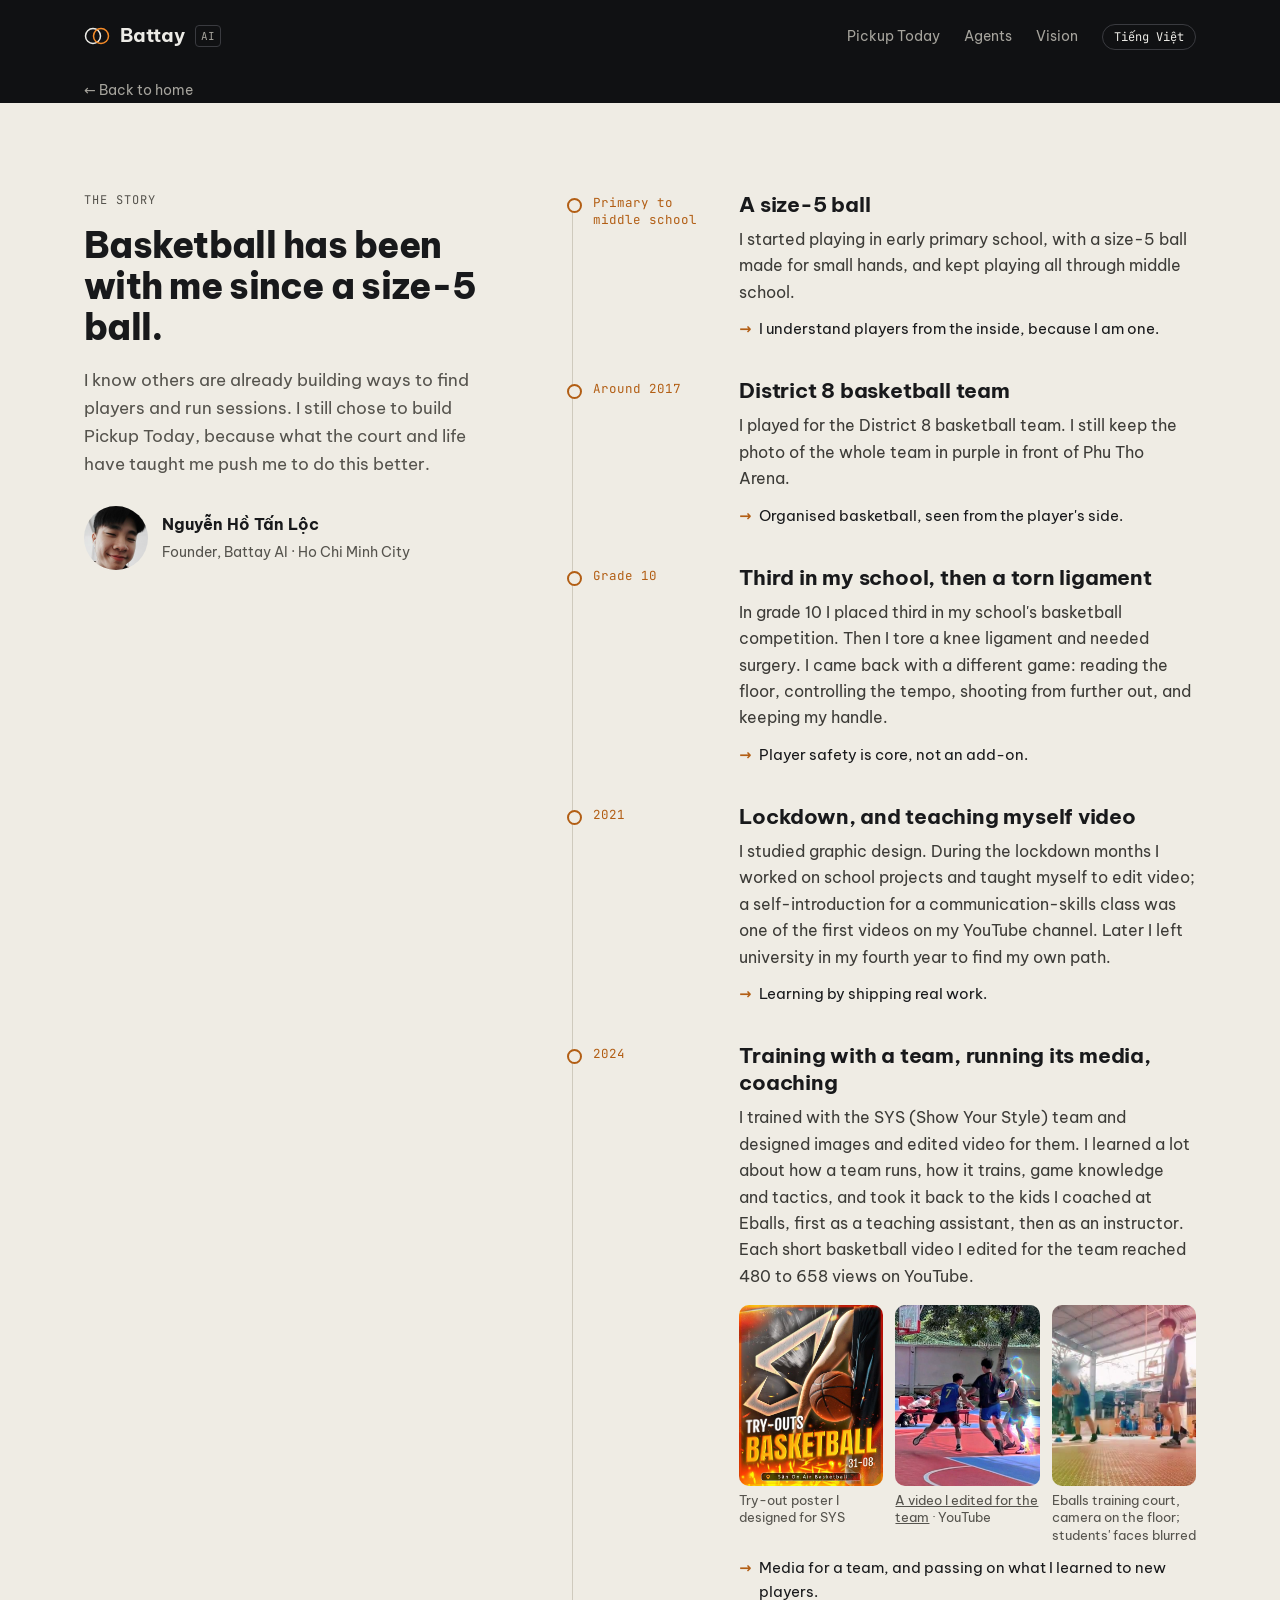
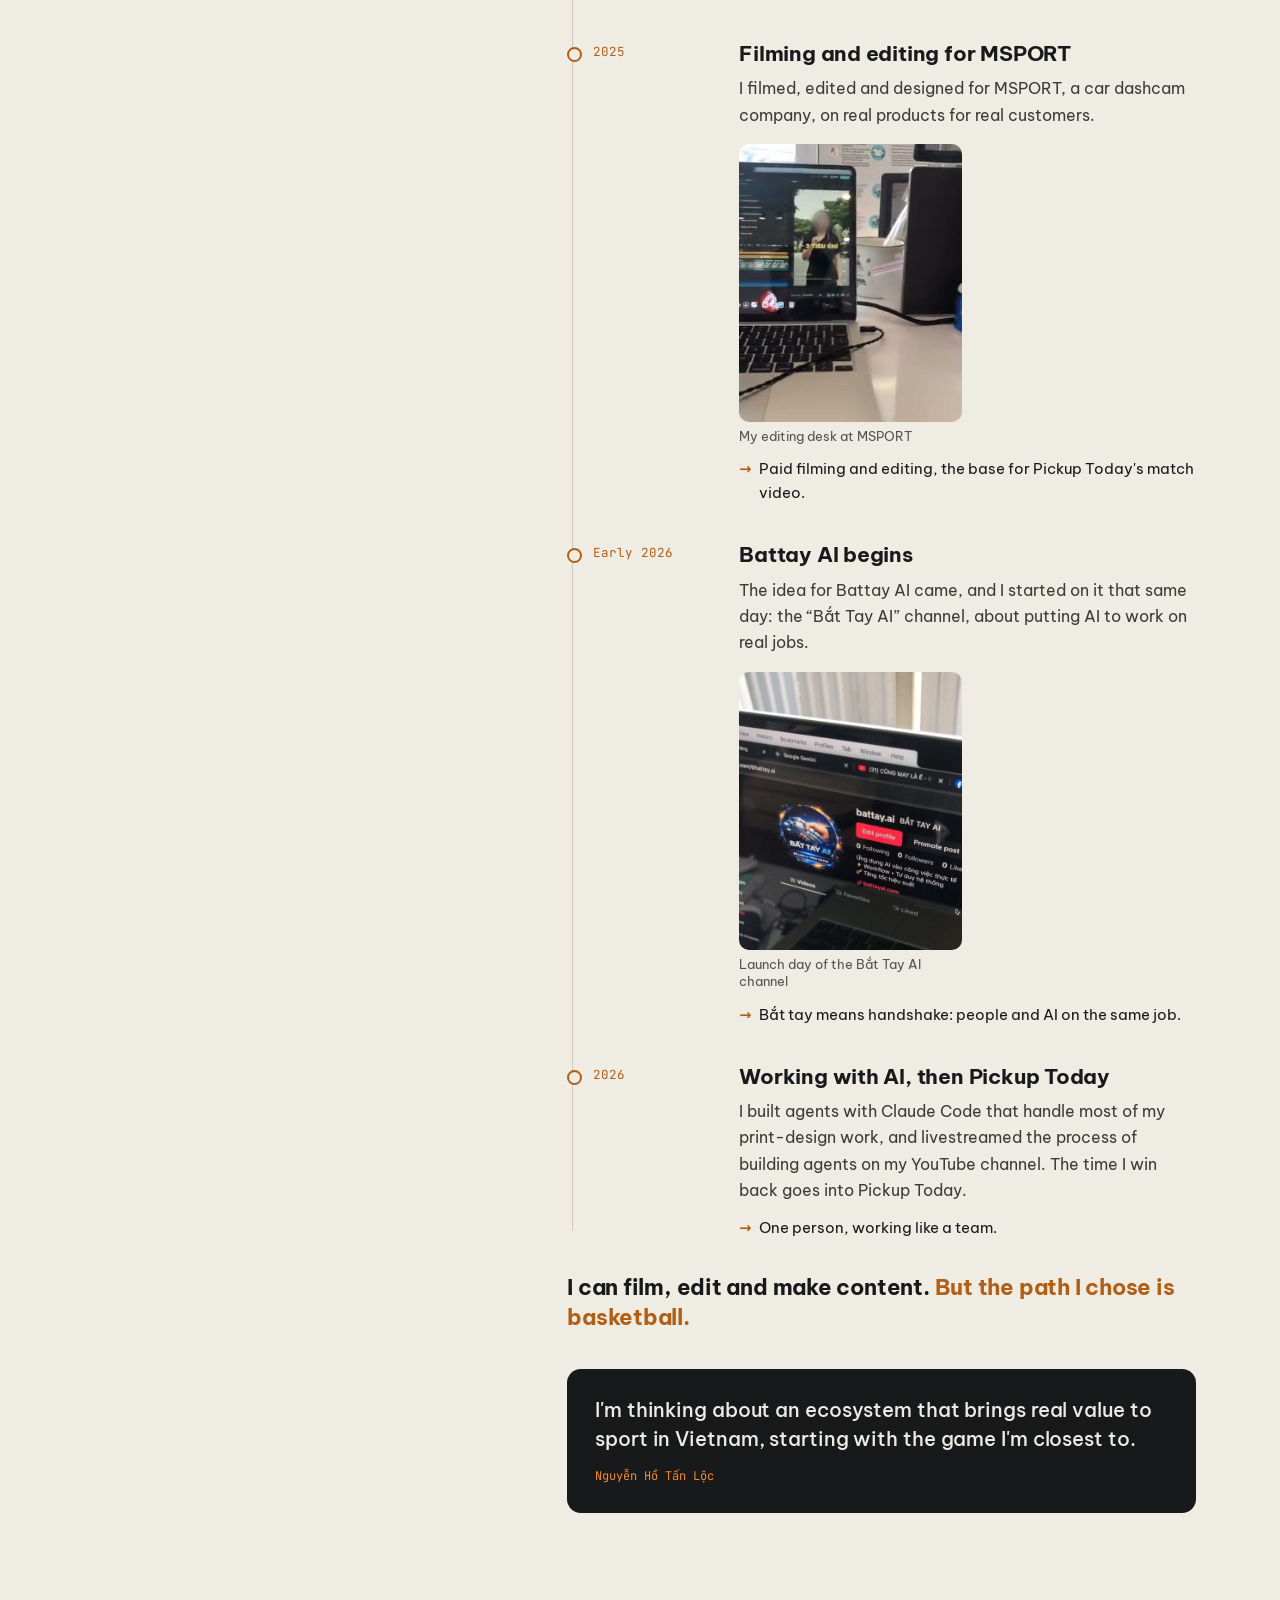
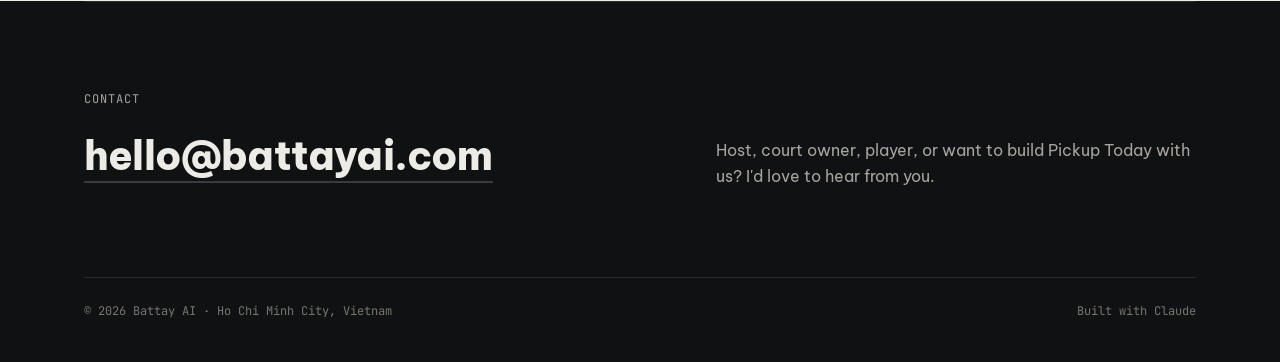
==== founder/index.html @ 085c5482 "Lần 2, bản 4: trang chủ tập trung Battay AI và Pickup Today; hành trình sang trang riêng Thêm mục Ag" ====
<!DOCTYPE html>
<html lang="en">
<head>
<meta charset="UTF-8">
<meta name="viewport" content="width=device-width, initial-scale=1.0">
<title>Nguyễn Hồ Tấn Lộc — founder of Battay AI</title>
<meta name="description" content="The journey of the founder of Battay AI and Pickup Today: basketball since primary school, coaching, team media, video and working with AI.">
<link rel="canonical" href="https://www.battayai.com/founder/">
<link rel="alternate" hreflang="en" href="https://www.battayai.com/founder/">
<link rel="alternate" hreflang="vi" href="https://www.battayai.com/vi/nguoi-sang-lap/">
<link rel="icon" type="image/png" href="../assets/favicon.png">
<meta property="og:type" content="website">
<meta property="og:url" content="https://www.battayai.com/founder/">
<meta property="og:title" content="Battay AI — Pickup Today">
<meta property="og:description" content="Easier to find a game. Lighter to host. Built to keep you playing. Grassroots basketball, starting in Ho Chi Minh City.">
<meta property="og:image" content="https://www.battayai.com/assets/og.jpg">
<link rel="preconnect" href="https://fonts.googleapis.com">
<link rel="preconnect" href="https://fonts.gstatic.com" crossorigin>
<link href="https://fonts.googleapis.com/css2?family=Be+Vietnam+Pro:wght@400;500;600;700;800&family=JetBrains+Mono:wght@400;500&display=swap" rel="stylesheet">
<link rel="stylesheet" href="../assets/site.css">
</head>
<body>

<div class="wrap">
  <nav>
    <a class="wordmark" href="../" aria-label="Battay AI home">
      <svg viewBox="0 0 26 18" aria-hidden="true"><circle cx="9" cy="9" r="7.5" fill="none" stroke="#ecebe6" stroke-width="1.5"/><circle cx="17" cy="9" r="7.5" fill="none" stroke="#f58b28" stroke-width="1.5"/></svg>
      <b>Battay</b><i>AI</i>
    </a>
    <ul>
      <li class="sec"><a href="../#product">Pickup Today</a></li>
      <li class="sec"><a href="../#agents">Agents</a></li>
      <li class="sec"><a href="../#ecosystem">Vision</a></li>
      <li><a class="lang" href="../vi/nguoi-sang-lap/" hreflang="vi" lang="vi">Tiếng Việt</a></li>
    </ul>
  </nav>
    <a class="back" href="../">← Back to home</a>
</div>

<section class="paper" id="story">
  <div class="wrap story">
    <div class="side">
      <div class="label kicker">The story</div>
      <h2>Basketball has been with me since a size-5 ball.</h2>
      <p class="intro">I know others are already building ways to find players and run sessions. I still chose to build Pickup Today, because what the court and life have taught me push me to do this better.</p>
      <div class="who">
        <img src="../assets/founder.jpg" alt="Nguyễn Hồ Tấn Lộc">
        <div><b>Nguyễn Hồ Tấn Lộc</b><span>Founder, Battay AI · Ho Chi Minh City</span></div>
      </div>
    </div>
    <div>
      <ol class="journey">
        <li class="step"><div class="when">Primary to middle school</div><div class="what">
          <h3>A size-5 ball</h3>
          <p>I started playing in early primary school, with a size-5 ball made for small hands, and kept playing all through middle school.</p>
          <p class="brings">I understand players from the inside, because I am one.</p>
        </div></li>
        <li class="step"><div class="when">Around 2017</div><div class="what">
          <h3>District 8 basketball team</h3>
          <p>I played for the District 8 basketball team. I still keep the photo of the whole team in purple in front of Phu Tho Arena.</p>
          <p class="brings">Organised basketball, seen from the player's side.</p>
        </div></li>
        <li class="step"><div class="when">Grade 10</div><div class="what">
          <h3>Third in my school, then a torn ligament</h3>
          <p>In grade 10 I placed third in my school's basketball competition. Then I tore a knee ligament and needed surgery. I came back with a different game: reading the floor, controlling the tempo, shooting from further out, and keeping my handle.</p>
          <p class="brings">Player safety is core, not an add-on.</p>
        </div></li>
        <li class="step"><div class="when">2021</div><div class="what">
          <h3>Lockdown, and teaching myself video</h3>
          <p>I studied graphic design. During the lockdown months I worked on school projects and taught myself to edit video; a self-introduction for a communication-skills class was one of the first videos on my YouTube channel. Later I left university in my fourth year to find my own path.</p>
          <p class="brings">Learning by shipping real work.</p>
        </div></li>
        <li class="step"><div class="when">2024</div><div class="what">
          <h3>Training with a team, running its media, coaching</h3>
          <p>I trained with the SYS (Show Your Style) team and designed images and edited video for them. I learned a lot about how a team runs, how it trains, game knowledge and tactics, and took it back to the kids I coached at Eballs, first as a teaching assistant, then as an instructor. Each short basketball video I edited for the team reached 480 to 658 views on YouTube.</p>
          <div class="media three">
            <figure><img src="../assets/hanh-trinh/sys-tryouts.jpg" alt="Try-outs Basketball poster designed for the SYS team" loading="lazy"><figcaption>Try-out poster I designed for SYS</figcaption></figure>
            <figure><a href="https://www.youtube.com/shorts/EaIy3ULczr4"><img src="../assets/hanh-trinh/doi-short.jpg" alt="Short basketball video edited for the team" loading="lazy"></a><figcaption><a href="https://www.youtube.com/shorts/EaIy3ULczr4">A video I edited for the team</a> · YouTube</figcaption></figure>
            <figure><img src="../assets/hanh-trinh/eballs.jpg" alt="Me on the Eballs training court, camera on the floor" loading="lazy"><figcaption>Eballs training court, camera on the floor; students' faces blurred</figcaption></figure>
          </div>
          <p class="brings">Media for a team, and passing on what I learned to new players.</p>
        </div></li>
        <li class="step"><div class="when">2025</div><div class="what">
          <h3>Filming and editing for MSPORT</h3>
          <p>I filmed, edited and designed for MSPORT, a car dashcam company, on real products for real customers.</p>
          <div class="media two"><figure><img src="../assets/hanh-trinh/msport.jpg" alt="Editing desk at MSPORT" loading="lazy"><figcaption>My editing desk at MSPORT</figcaption></figure></div>
          <p class="brings">Paid filming and editing, the base for Pickup Today's match video.</p>
        </div></li>
        <li class="step"><div class="when">Early 2026</div><div class="what">
          <h3>Battay AI begins</h3>
          <p>The idea for Battay AI came, and I started on it that same day: the “Bắt Tay AI” channel, about putting AI to work on real jobs.</p>
          <div class="media two"><figure><img src="../assets/hanh-trinh/battay-ra-mat.jpg" alt="The Bắt Tay AI channel on launch day" loading="lazy"><figcaption>Launch day of the Bắt Tay AI channel</figcaption></figure></div>
          <p class="brings">Bắt tay means handshake: people and AI on the same job.</p>
        </div></li>
        <li class="step"><div class="when">2026</div><div class="what">
          <h3>Working with AI, then Pickup Today</h3>
          <p>I built agents with Claude Code that handle most of my print-design work, and livestreamed the process of building agents on my YouTube channel. The time I win back goes into Pickup Today.</p>
          <p class="brings">One person, working like a team.</p>
        </div></li>
      </ol>
      <p class="creed">I can film, edit and make content. <span>But the path I chose is basketball.</span></p>
      <blockquote class="quote">
        <p>I'm thinking about an ecosystem that brings real value to sport in Vietnam, starting with the game I'm closest to.</p>
        <span>Nguyễn Hồ Tấn Lộc</span>
      </blockquote>
    </div>
  </div>
</section>

<div class="wrap">
  <section id="contact">
    <div class="contact">
      <div>
        <div class="label" style="margin-bottom:14px">Contact</div>
        <a class="mail" href="mailto:hello@battayai.com">hello@battayai.com</a>
      </div>
      <p>Host, court owner, player, or want to build Pickup Today with us? I'd love to hear from you.</p>
    </div>
  </section>
  <footer class="site"><span>© 2026 Battay AI · Ho Chi Minh City, Vietnam</span><span>Built with Claude</span></footer>
</div>

</body>
</html>
---- assets/site.css ----
:root {
  --bg: #101113;
  --bg-2: #16171a;
  --bg-3: #1d1e22;
  --line: #2a2b2f;
  --line-2: #3a3b40;
  --text: #ecebe6;
  --muted: #a6a49d;
  --dim: #77756f;
  --orange: #f58b28;
  --red: #e51d3a;
  --paper: #efece4;
  --ink: #18191b;
  --ink-2: #55534d;
  --sans: 'Be Vietnam Pro', system-ui, -apple-system, sans-serif;
  --mono: 'JetBrains Mono', ui-monospace, Menlo, monospace;
}
* { box-sizing: border-box; margin: 0; padding: 0; }
html { -webkit-text-size-adjust: 100%; scroll-behavior: smooth; }
body { background: var(--bg); color: var(--text); font-family: var(--sans); font-size: 16px; line-height: 1.65; }
a { color: inherit; }
img { max-width: 100%; display: block; }
.wrap { max-width: 1160px; margin: 0 auto; padding: 0 24px; }
.label { font-family: var(--mono); font-size: 12px; letter-spacing: .08em; text-transform: uppercase; color: var(--muted); }
.credit { font-family: var(--mono); font-size: 10.5px; color: var(--dim); letter-spacing: .02em; }

/* nav */
nav { display: flex; align-items: center; justify-content: space-between; gap: 16px; padding: 20px 0; }
.wordmark { display: flex; align-items: center; gap: 10px; text-decoration: none; }
.wordmark svg { width: 26px; height: 18px; flex: none; }
.wordmark b { font-weight: 700; font-size: 19px; letter-spacing: -.01em; }
.wordmark i { font-style: normal; font-family: var(--mono); font-size: 11px; border: 1px solid var(--line-2); border-radius: 4px; padding: 1px 5px; color: var(--muted); }
nav ul { list-style: none; display: flex; align-items: center; gap: 24px; }
nav ul a { text-decoration: none; color: var(--muted); font-size: 14px; }
nav ul a:hover { color: var(--text); }
nav .lang { font-family: var(--mono); font-size: 12px; border: 1px solid var(--line-2); border-radius: 999px; padding: 4px 11px; color: var(--text); }

/* status tags */
.tag { display: inline-flex; align-items: center; gap: 7px; font-family: var(--mono); font-size: 11.5px; letter-spacing: .02em; color: var(--text); white-space: nowrap; }
.tag::before { content: ""; flex: none; width: 8px; height: 8px; border-radius: 50%; }
.tag.build::before { background: var(--orange); }
.tag.next::before { border: 1.5px solid var(--orange); }
.tag.explore::before { border: 1.5px dashed var(--muted); }
.tag.vision::before { border: 1.5px dotted var(--dim); }
.legend { display: flex; flex-wrap: wrap; gap: 10px 20px; margin-top: 18px; }

/* hero */
.hero { display: grid; grid-template-columns: 1.08fr .92fr; gap: 56px; padding: 40px 0 80px; align-items: center; }
.hero .brand { display: flex; align-items: center; gap: 14px; margin-bottom: 28px; }
.hero .brand img.icon { width: 40px; height: auto; }
.hero .brand img.word { height: 44px; width: auto; }
h1 { font-weight: 800; font-size: 50px; line-height: 1.08; letter-spacing: -.025em; }
h1 span { display: block; }
h1 span:nth-child(2) { color: var(--orange); }
h1 span:nth-child(3) { color: var(--muted); }
.lede { margin-top: 24px; color: var(--muted); font-size: 18px; max-width: 32em; }
.lede b { color: var(--text); font-weight: 500; }
.hero .facts { display: flex; flex-wrap: wrap; gap: 10px 22px; margin-top: 26px; }
.cta { display: flex; flex-wrap: wrap; gap: 12px; margin-top: 30px; }
.btn { display: inline-block; text-decoration: none; font-weight: 600; font-size: 15px; padding: 12px 18px; border-radius: 10px; border: 1px solid var(--line-2); }
.btn.primary { background: var(--orange); border-color: var(--orange); color: #141414; }
.btn:hover { border-color: var(--text); }
.shot { position: relative; }
.shot .photo { border-radius: 18px; overflow: hidden; aspect-ratio: 4 / 5; background: var(--bg-3); }
.shot .photo img { width: 100%; height: 100%; object-fit: cover; object-position: 50% 60%; }
.caps { display: flex; justify-content: space-between; gap: 6px 16px; flex-wrap: wrap; margin-top: 10px; font-family: var(--mono); font-size: 10.5px; color: var(--dim); }

/* status image (product design) */
.status-img { position: absolute; left: -36px; bottom: 56px; width: 196px; aspect-ratio: 4 / 5; border-radius: 14px; overflow: hidden; box-shadow: 0 24px 50px rgba(0,0,0,.55); border: 1px solid rgba(255,255,255,.08); }
.status-img img { position: absolute; inset: 0; width: 100%; height: 100%; object-fit: cover; }
.status-img .veil { position: absolute; inset: 0; background: linear-gradient(180deg, rgba(16,17,19,.15) 0%, rgba(16,17,19,.25) 40%, rgba(16,17,19,.92) 100%); }
.status-img .in { position: absolute; inset: 0; padding: 13px; display: flex; flex-direction: column; justify-content: space-between; }
.status-img .host { font-size: 10.5px; font-weight: 600; background: rgba(16,17,19,.6); align-self: flex-start; padding: 2px 8px; border-radius: 999px; }
.status-img .big { font-weight: 800; font-size: 26px; line-height: .98; color: var(--orange); letter-spacing: -.01em; }
.status-img .when { font-size: 11px; margin-top: 5px; }
.status-img .foot { display: flex; justify-content: space-between; align-items: flex-end; margin-top: 10px; }
.status-img small { font-family: var(--mono); font-size: 8px; color: #cfcdc6; line-height: 1.4; }
.qr { width: 42px; height: 42px; border-radius: 4px; background: #ecebe6; padding: 3px; flex: none; }
.qr svg { width: 100%; height: 100%; display: block; }

/* sections */
section { padding: 88px 0; border-top: 1px solid var(--line); }
.kicker { margin-bottom: 14px; }
h2 { font-weight: 800; font-size: 36px; line-height: 1.14; letter-spacing: -.02em; max-width: 18em; }
.intro { color: var(--muted); font-size: 17px; max-width: 40em; margin-top: 18px; }
.intro b { color: var(--text); font-weight: 500; }
.head { margin-bottom: 44px; }

/* story (paper) */
section.paper { background: var(--paper); color: var(--ink); border-top: 0; }
section.paper .label { color: var(--ink-2); }
section.paper .intro { color: var(--ink-2); }
.story { display: grid; grid-template-columns: .8fr 1.2fr; gap: 64px; align-items: start; }
.story .side { position: sticky; top: 28px; }
.story .side .who { display: flex; align-items: center; gap: 14px; margin-top: 28px; }
.story .side .who img { width: 64px; height: 64px; border-radius: 50%; object-fit: cover; }
.story .side .who b { display: block; font-weight: 700; }
.story .side .who span { color: var(--ink-2); font-size: 14px; }
.chapters { list-style: none; }
.chapter { display: grid; grid-template-columns: 54px 1fr; gap: 0 14px; padding: 26px 0; border-top: 1px solid #d5d1c6; }
.chapter:first-child { border-top: 0; padding-top: 0; }
.chapter .no { font-family: var(--mono); font-size: 13px; color: #b25e14; padding-top: 4px; }
.chapter h3 { font-size: 21px; font-weight: 700; letter-spacing: -.01em; line-height: 1.3; }
.chapter p { margin-top: 8px; color: #3c3b37; font-size: 16px; }
.chapter .brings { margin-top: 12px; font-size: 14.5px; color: var(--ink); display: flex; gap: 8px; }
.chapter .brings::before { content: "→"; color: #b25e14; font-weight: 700; }
.quote { margin-top: 36px; padding: 26px 28px; background: var(--ink); color: var(--text); border-radius: 14px; }
.quote p { font-size: 20px; line-height: 1.45; font-weight: 500; letter-spacing: -.005em; }
.quote span { display: block; margin-top: 14px; font-family: var(--mono); font-size: 12px; color: var(--orange); }

/* research */
.research { display: grid; grid-template-columns: 1fr 1fr; gap: 20px; }
.fact { border: 1px solid var(--line); border-radius: 14px; background: var(--bg-2); padding: 24px; }
.fact .n { font-weight: 800; font-size: 40px; line-height: 1; letter-spacing: -.03em; color: var(--orange); }
.fact .n small { font-size: 18px; color: var(--muted); font-weight: 600; letter-spacing: 0; }
.fact h3 { margin-top: 12px; font-size: 16px; font-weight: 600; }
.fact p { margin-top: 6px; color: var(--muted); font-size: 14.5px; }
.source { margin-top: 18px; color: var(--dim); font-size: 13px; max-width: 70em; }
.principle { margin-top: 28px; display: grid; grid-template-columns: auto 1fr; gap: 18px; align-items: center; padding: 22px 26px; border-radius: 14px; border: 1px solid rgba(245,139,40,.45); background: rgba(245,139,40,.07); }
.principle .label { color: var(--orange); }
.principle p { font-size: 17px; font-weight: 500; }
.principle p span { color: var(--muted); font-weight: 400; }

/* product */
.cols { display: grid; grid-template-columns: 1fr 1fr; gap: 20px; }
.card { border: 1px solid var(--line); border-radius: 14px; background: var(--bg-2); padding: 26px; }
.card h3 { font-size: 18px; font-weight: 700; margin-bottom: 8px; }
.feat { list-style: none; }
.feat li { display: grid; grid-template-columns: 1fr auto; gap: 4px 16px; padding: 14px 0; border-top: 1px solid var(--line); align-items: baseline; }
.feat li:first-child { border-top: 0; }
.feat li b { font-weight: 600; font-size: 15px; }
.feat li span.d { grid-column: 1 / -1; color: var(--muted); font-size: 14.5px; }
.note { margin-top: 22px; color: var(--muted); font-size: 15px; max-width: 62em; }
.note b { color: var(--text); font-weight: 600; }

/* vision: four stages */
.horizons { list-style: none; display: grid; grid-template-columns: repeat(4, 1fr); gap: 0; border: 1px solid var(--line); border-radius: 14px; overflow: hidden; }
.hz { padding: 24px 22px 26px; border-right: 1px solid var(--line); background: var(--bg-2); position: relative; }
.hz:last-child { border-right: 0; }
.hz::after { content: "→"; position: absolute; right: -9px; top: 50%; z-index: 1; width: 18px; height: 18px; border-radius: 50%; background: var(--bg); border: 1px solid var(--line-2); color: var(--muted); font-size: 11px; line-height: 16px; text-align: center; }
.hz:last-child::after { display: none; }
.hz.now { background: linear-gradient(170deg, rgba(245,139,40,.18), var(--bg-2) 55%); }
.hz-top { display: flex; justify-content: space-between; align-items: center; gap: 8px; flex-wrap: wrap; }
.hz .k { font-family: var(--mono); font-size: 11.5px; color: var(--muted); letter-spacing: .06em; text-transform: uppercase; }
.hz h3 { margin-top: 14px; font-size: 20px; font-weight: 800; letter-spacing: -.01em; line-height: 1.2; }
.hz ul { list-style: none; margin-top: 12px; }
.hz ul li { color: var(--muted); font-size: 14.5px; padding: 7px 0 7px 14px; border-top: 1px solid var(--line); position: relative; }
.hz ul li::before { content: ""; position: absolute; left: 0; top: 16px; width: 5px; height: 5px; border-radius: 50%; background: var(--line-2); }
.hz.now ul li::before { background: var(--orange); }
.band { margin-top: 20px; position: relative; border-radius: 14px; overflow: hidden; min-height: 220px; display: flex; align-items: flex-end; }
.band img { position: absolute; inset: 0; width: 100%; height: 100%; object-fit: cover; object-position: 50% 38%; }
.band::after { content: ""; position: absolute; inset: 0; background: linear-gradient(90deg, rgba(16,17,19,.92) 0%, rgba(16,17,19,.55) 55%, rgba(16,17,19,.2) 100%); }
.band .in { position: relative; z-index: 1; padding: 28px; max-width: 40em; }
.band p { font-size: 18px; font-weight: 500; }
.band .credit { margin-top: 10px; display: block; }

/* claude evidence */
.timeline { list-style: none; display: grid; grid-template-columns: repeat(6, 1fr); border: 1px solid var(--line); border-radius: 14px; overflow: hidden; }
.timeline li { padding: 18px 16px 20px; border-right: 1px solid var(--line); position: relative; }
.timeline li:last-child { border-right: 0; }
.timeline .d { font-family: var(--mono); font-size: 12px; color: var(--orange); }
.timeline b { display: block; margin-top: 8px; font-size: 14.5px; font-weight: 600; line-height: 1.35; }
.timeline span { display: block; margin-top: 4px; font-size: 13px; color: var(--muted); }
.timeline li.done::after { content: "✓"; position: absolute; right: 12px; top: 14px; font-size: 12px; color: var(--orange); }
.timeline li.ahead { background: repeating-linear-gradient(135deg, transparent 0 8px, rgba(255,255,255,.02) 8px 16px); }
.timeline li.ahead .d { color: var(--muted); }
.proof { display: grid; grid-template-columns: 1fr 1fr 1fr; gap: 20px; margin-top: 20px; }
.qa { width: 100%; border-collapse: collapse; margin-top: 10px; font-size: 14px; }
.qa td { padding: 8px 0; border-top: 1px solid var(--line); color: var(--muted); }
.qa td:last-child { text-align: right; font-family: var(--mono); color: var(--text); }
.qa tr.total td { color: var(--text); font-weight: 600; }
.qa tr.total td:last-child { color: var(--orange); }
.card .big { font-weight: 800; font-size: 34px; letter-spacing: -.02em; line-height: 1.1; margin-top: 6px; }
.card .big small { font-size: 16px; color: var(--muted); font-weight: 600; }
.card p.m { color: var(--muted); font-size: 14.5px; margin-top: 8px; }
.log { margin-top: 20px; border: 1px solid var(--line); border-radius: 14px; background: #0b0c0d; font-family: var(--mono); font-size: 12.5px; line-height: 1.55; }
.log header { display: flex; justify-content: space-between; gap: 12px; padding: 12px 16px; border-bottom: 1px solid var(--line); color: var(--muted); font-size: 11.5px; }
.log ol { list-style: none; padding: 6px 0; display: grid; grid-template-columns: 1fr 1fr; }
.log li { display: grid; grid-template-columns: 46px 1fr; gap: 8px; padding: 9px 16px; }
.log li span:first-child { color: var(--orange); }
.log li span:last-child { color: #d3d1ca; }
.log footer { padding: 10px 16px 14px; color: var(--dim); font-size: 11.5px; border-top: 1px dashed var(--line); }

/* invest + contact */
.invest { display: grid; grid-template-columns: 1fr 1fr; gap: 20px; }
.invest .card p { color: var(--muted); font-size: 15px; margin-top: 4px; }
.invest .card p b { color: var(--text); font-weight: 600; }
.contact { display: flex; justify-content: space-between; align-items: end; gap: 24px; flex-wrap: wrap; }
.contact a.mail { font-weight: 800; font-size: 40px; letter-spacing: -.02em; text-decoration: none; border-bottom: 2px solid var(--line-2); }
.contact a.mail:hover { border-color: var(--orange); }
.contact p { color: var(--muted); max-width: 30em; font-size: 16px; }
footer.site { padding: 24px 0 40px; border-top: 1px solid var(--line); display: flex; justify-content: space-between; gap: 12px; flex-wrap: wrap; color: var(--dim); font-family: var(--mono); font-size: 12px; }

@media (max-width: 980px) {
  .hero { grid-template-columns: 1fr; gap: 44px; padding: 24px 0 64px; }
  .shot { margin-left: 36px; }
  h1 { font-size: 40px; }
  h2 { font-size: 30px; }
  .story { grid-template-columns: 1fr; gap: 32px; }
  .story .side { position: static; }
  .research, .cols, .invest { grid-template-columns: 1fr; }
  .proof { grid-template-columns: 1fr 1fr; }
  .horizons { grid-template-columns: 1fr 1fr; }
  .hz:nth-child(2) { border-right: 0; }
  .hz:nth-child(-n+2) { border-bottom: 1px solid var(--line); }
  .hz:nth-child(2)::after { display: none; }
  .timeline { grid-template-columns: 1fr 1fr 1fr; }
  .timeline li { border-bottom: 1px solid var(--line); }
  .timeline li:nth-child(3n) { border-right: 0; }
  .log ol { grid-template-columns: 1fr; }
  section { padding: 64px 0; }
}
@media (max-width: 600px) {
  .wrap { padding: 0 16px; }
  nav ul li.sec { display: none; }
  .hero .brand img.word { height: 36px; }
  h1 { font-size: 33px; }
  .lede { font-size: 16.5px; }
  h2 { font-size: 26px; }
  .intro { font-size: 16px; }
  .shot { margin-left: 0; }
  .shot .photo { aspect-ratio: 4 / 4.4; }
  .status-img { left: 12px; bottom: 64px; width: 140px; }
  .status-img .big { font-size: 20px; }
  .status-img .qr { width: 34px; height: 34px; }
  .chapter { grid-template-columns: 1fr; }
  .chapter .no { padding: 0 0 4px; }
  .quote p { font-size: 18px; }
  .proof { grid-template-columns: 1fr; }
  .horizons { grid-template-columns: 1fr; }
  .hz { border-right: 0; border-bottom: 1px solid var(--line); }
  .hz:last-child { border-bottom: 0; }
  .hz::after { content: "↓"; right: auto; left: 22px; top: auto; bottom: -9px; display: block; }
  .hz:nth-child(2)::after { display: block; }
  .hz:last-child::after { display: none; }
  .timeline { grid-template-columns: 1fr; }
  .timeline li { border-right: 0; }
  .principle { grid-template-columns: 1fr; gap: 6px; }
  .fact .n { font-size: 34px; }
  .contact a.mail { font-size: 27px; }
}

/* journey (story with dated steps and real media) */
.journey { list-style: none; position: relative; }
.journey::before { content: ""; position: absolute; left: 5px; top: 8px; bottom: 8px; width: 1px; background: #cfcabd; }
.step { position: relative; display: grid; grid-template-columns: 128px 1fr; gap: 0 18px; padding: 0 0 36px 26px; }
.step::before { content: ""; position: absolute; left: 0; top: 7px; width: 11px; height: 11px; border-radius: 50%; background: var(--paper); border: 2px solid #b25e14; }
.step:last-child { padding-bottom: 0; }
.step .when { font-family: var(--mono); font-size: 12.5px; color: #b25e14; padding-top: 3px; line-height: 1.4; }
.step h3 { font-size: 21px; font-weight: 700; letter-spacing: -.01em; line-height: 1.3; }
.step p { margin-top: 8px; color: #3c3b37; font-size: 16px; }
.step .brings { margin-top: 12px; font-size: 14.5px; color: var(--ink); display: flex; gap: 8px; }
.step .brings::before { content: "→"; color: #b25e14; font-weight: 700; }
.media { display: grid; gap: 12px; margin-top: 16px; }
.media.three { grid-template-columns: repeat(3, 1fr); }
.media.two { grid-template-columns: repeat(2, 1fr); }
.media.wide { grid-template-columns: 1fr; max-width: 520px; }
.media figure img { width: 100%; aspect-ratio: 4 / 5; object-fit: cover; border-radius: 10px; background: #dcd8cd; }
.media.wide figure img { aspect-ratio: 16 / 9; }
.media figcaption { margin-top: 6px; font-size: 12.5px; color: var(--ink-2); line-height: 1.4; }
.media a { color: inherit; }
.creed { margin-top: 34px; font-size: 22px; font-weight: 700; letter-spacing: -.01em; line-height: 1.35; }
.creed span { color: #b25e14; }
.usage { display: grid; grid-template-columns: repeat(3, 1fr); border: 1px solid var(--line); border-radius: 14px; overflow: hidden; margin-bottom: 8px; }
.usage div { padding: 18px 22px; border-right: 1px solid var(--line); }
.usage div:last-child { border-right: 0; }
.usage b { display: block; font-weight: 800; font-size: 32px; letter-spacing: -.02em; line-height: 1.1; color: var(--orange); }
.usage span { color: var(--muted); font-size: 14px; }
@media (max-width: 600px) {
  .step { grid-template-columns: 1fr; padding-left: 24px; }
  .step .when { padding: 0 0 4px; }
  .media.three { grid-template-columns: 1fr 1fr; }
  .media.three figure:last-child { grid-column: span 2; }
  .media.three figure:last-child img { aspect-ratio: 16 / 10; object-position: 70% 18%; }
  .creed { font-size: 19px; }
  .usage div { padding: 14px; }
  .usage b { font-size: 24px; }
}

/* agents: two mac-style windows rebuilt from the real workflow */
.agents { display: grid; grid-template-columns: 1fr 1fr; gap: 20px; }
.agent h3 { font-size: 20px; font-weight: 800; letter-spacing: -.01em; }
.agent .role { color: var(--muted); font-size: 15px; margin-top: 4px; }
.macwin { margin-top: 14px; border-radius: 12px; overflow: hidden; border: 1px solid #34353a; background: #0d0e10; box-shadow: 0 18px 40px rgba(0,0,0,.35); }
.mw-bar { display: flex; align-items: center; gap: 7px; padding: 10px 12px; background: #1e1f23; border-bottom: 1px solid #2c2d31; }
.mw-bar i { width: 11px; height: 11px; border-radius: 50%; background: #ff5f57; }
.mw-bar i:nth-child(2) { background: #febc2e; }
.mw-bar i:nth-child(3) { background: #28c840; }
.mw-bar span { margin-left: 8px; font-family: var(--mono); font-size: 11.5px; color: #a8a6a0; }
.mw-body { display: grid; grid-template-columns: 150px 1fr; min-height: 250px; }
.mw-tree { border-right: 1px solid #222327; padding: 12px 10px; font-family: var(--mono); font-size: 11px; color: #8f8d87; line-height: 1.9; }
.mw-tree b { color: #cfcdc6; font-weight: 500; }
.mw-tree .on { color: var(--orange); }
.mw-log { padding: 12px 14px; font-family: var(--mono); font-size: 11.5px; line-height: 1.6; color: #d3d1ca; }
.mw-log p { padding: 3px 0 3px 16px; position: relative; }
.mw-log p::before { content: "●"; position: absolute; left: 0; color: #5d5b56; font-size: 9px; top: 6px; }
.mw-log p.me { color: #fff; }
.mw-log p.me::before { content: "›"; color: var(--orange); font-size: 12px; top: 2px; }
.mw-log p.ok::before { color: #28c840; }
.mw-log p.wait { color: var(--orange); }
.mw-log p.wait::before { content: "◆"; color: var(--orange); }
.mw-foot { padding: 8px 12px; border-top: 1px dashed #2c2d31; font-family: var(--mono); font-size: 10.5px; color: #6f6d68; }
.agent .nums { display: flex; flex-wrap: wrap; gap: 8px 18px; margin-top: 14px; }
.agent .nums span { font-size: 14px; color: var(--muted); }
.agent .nums b { color: var(--text); font-weight: 700; }
.oneplan { margin-top: 22px; display: grid; grid-template-columns: repeat(3, 1fr); gap: 0; border: 1px solid rgba(245,139,40,.45); border-radius: 14px; overflow: hidden; background: rgba(245,139,40,.06); }
.oneplan div { padding: 18px 22px; border-right: 1px solid rgba(245,139,40,.25); }
.oneplan div:last-child { border-right: 0; }
.oneplan b { display: block; font-size: 17px; font-weight: 700; }
.oneplan span { color: var(--muted); font-size: 14px; }

/* founder teaser on home */
.teaser { display: grid; grid-template-columns: 200px 1fr; gap: 36px; align-items: center; }
.teaser img { width: 200px; height: 200px; border-radius: 50%; object-fit: cover; }
.teaser h2 { max-width: 20em; }
.teaser p.intro { margin-top: 12px; }
.chips { display: flex; flex-wrap: wrap; gap: 8px; margin-top: 18px; }
.chips span { font-size: 13.5px; padding: 6px 12px; border-radius: 999px; background: #e3dfd4; color: var(--ink); }
.teaser .btn { margin-top: 22px; border-color: var(--ink); color: var(--ink); }
.teaser .btn:hover { background: var(--ink); color: var(--paper); }
.back { display: inline-block; margin-top: 8px; font-size: 14px; color: var(--muted); text-decoration: none; }
.back:hover { color: var(--text); }

@media (max-width: 980px) {
  .agents { grid-template-columns: 1fr; }
  .teaser { grid-template-columns: 1fr; gap: 20px; }
  .teaser img { width: 120px; height: 120px; }
}
@media (max-width: 600px) {
  .mw-body { grid-template-columns: 1fr; }
  .mw-tree { border-right: 0; border-bottom: 1px solid #222327; line-height: 1.7; }
  .oneplan { grid-template-columns: 1fr; }
  .oneplan div { border-right: 0; border-bottom: 1px solid rgba(245,139,40,.25); }
  .oneplan div:last-child { border-bottom: 0; }
}
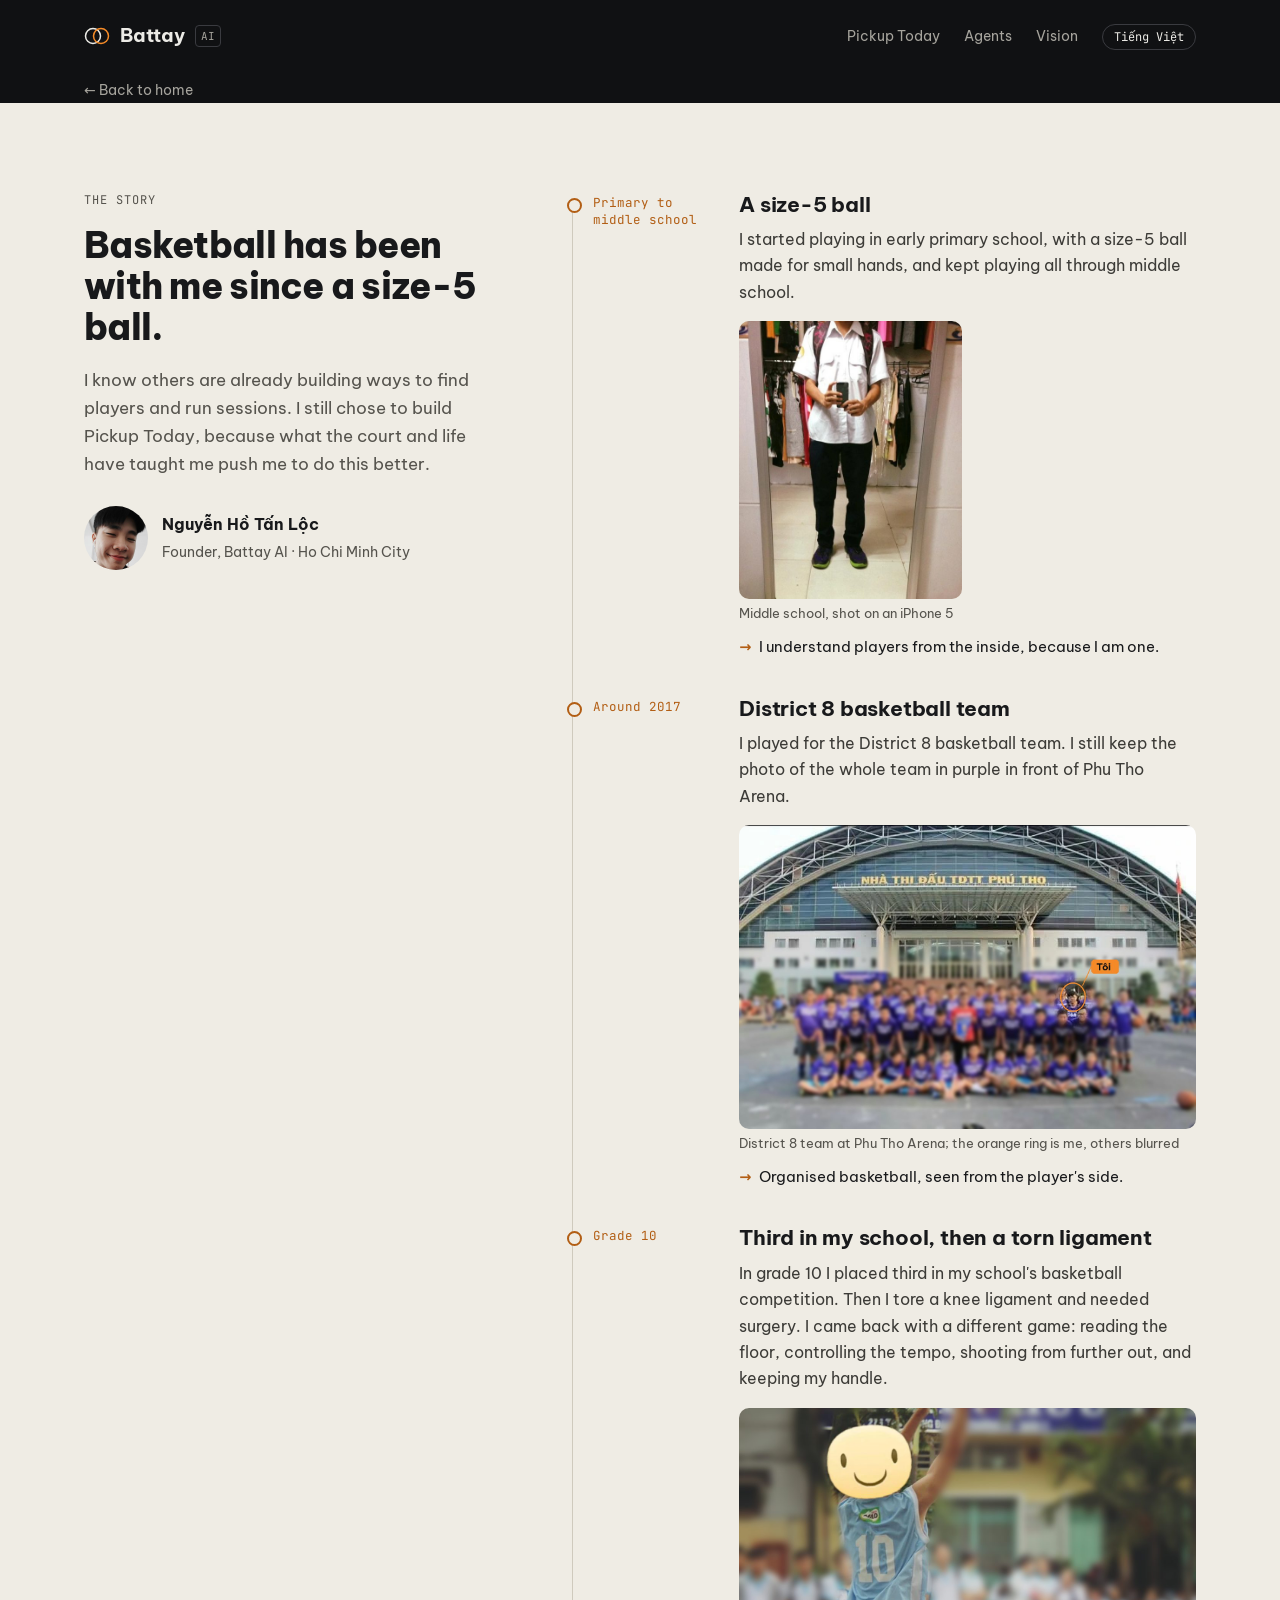
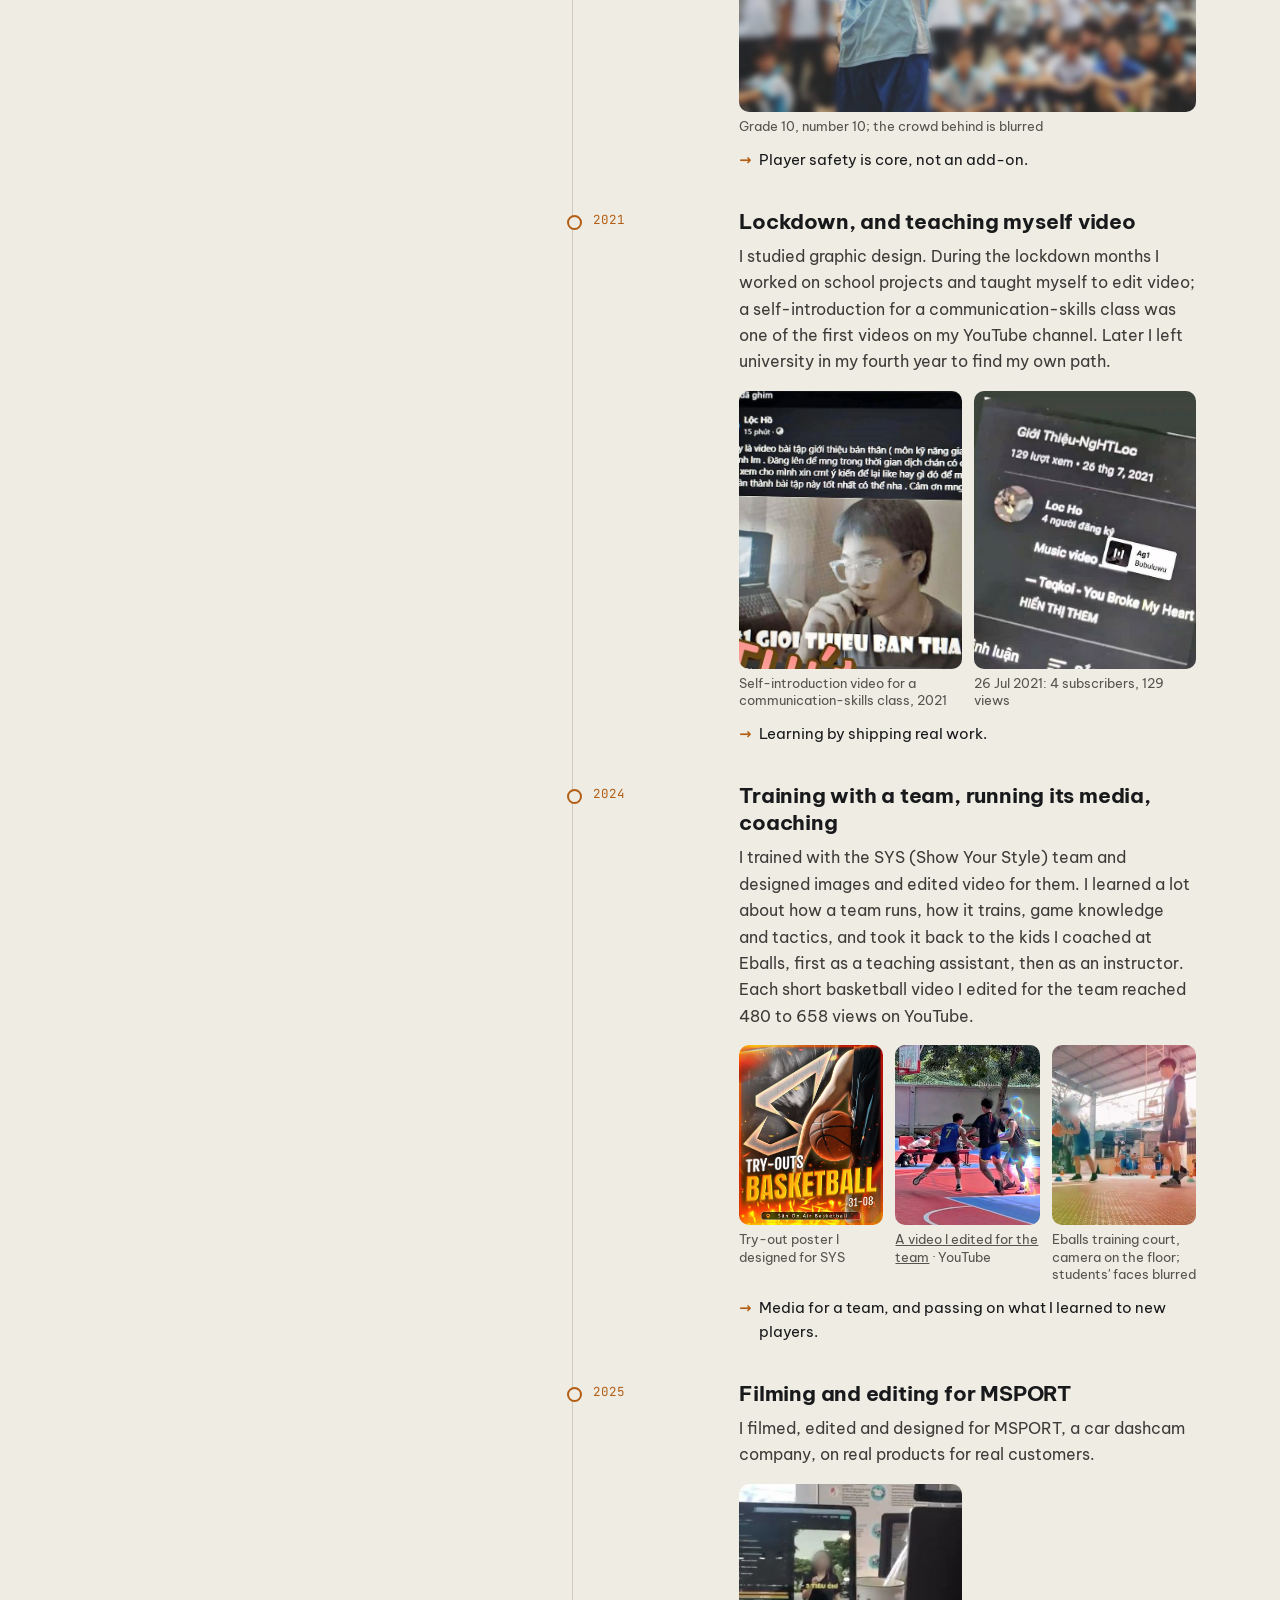
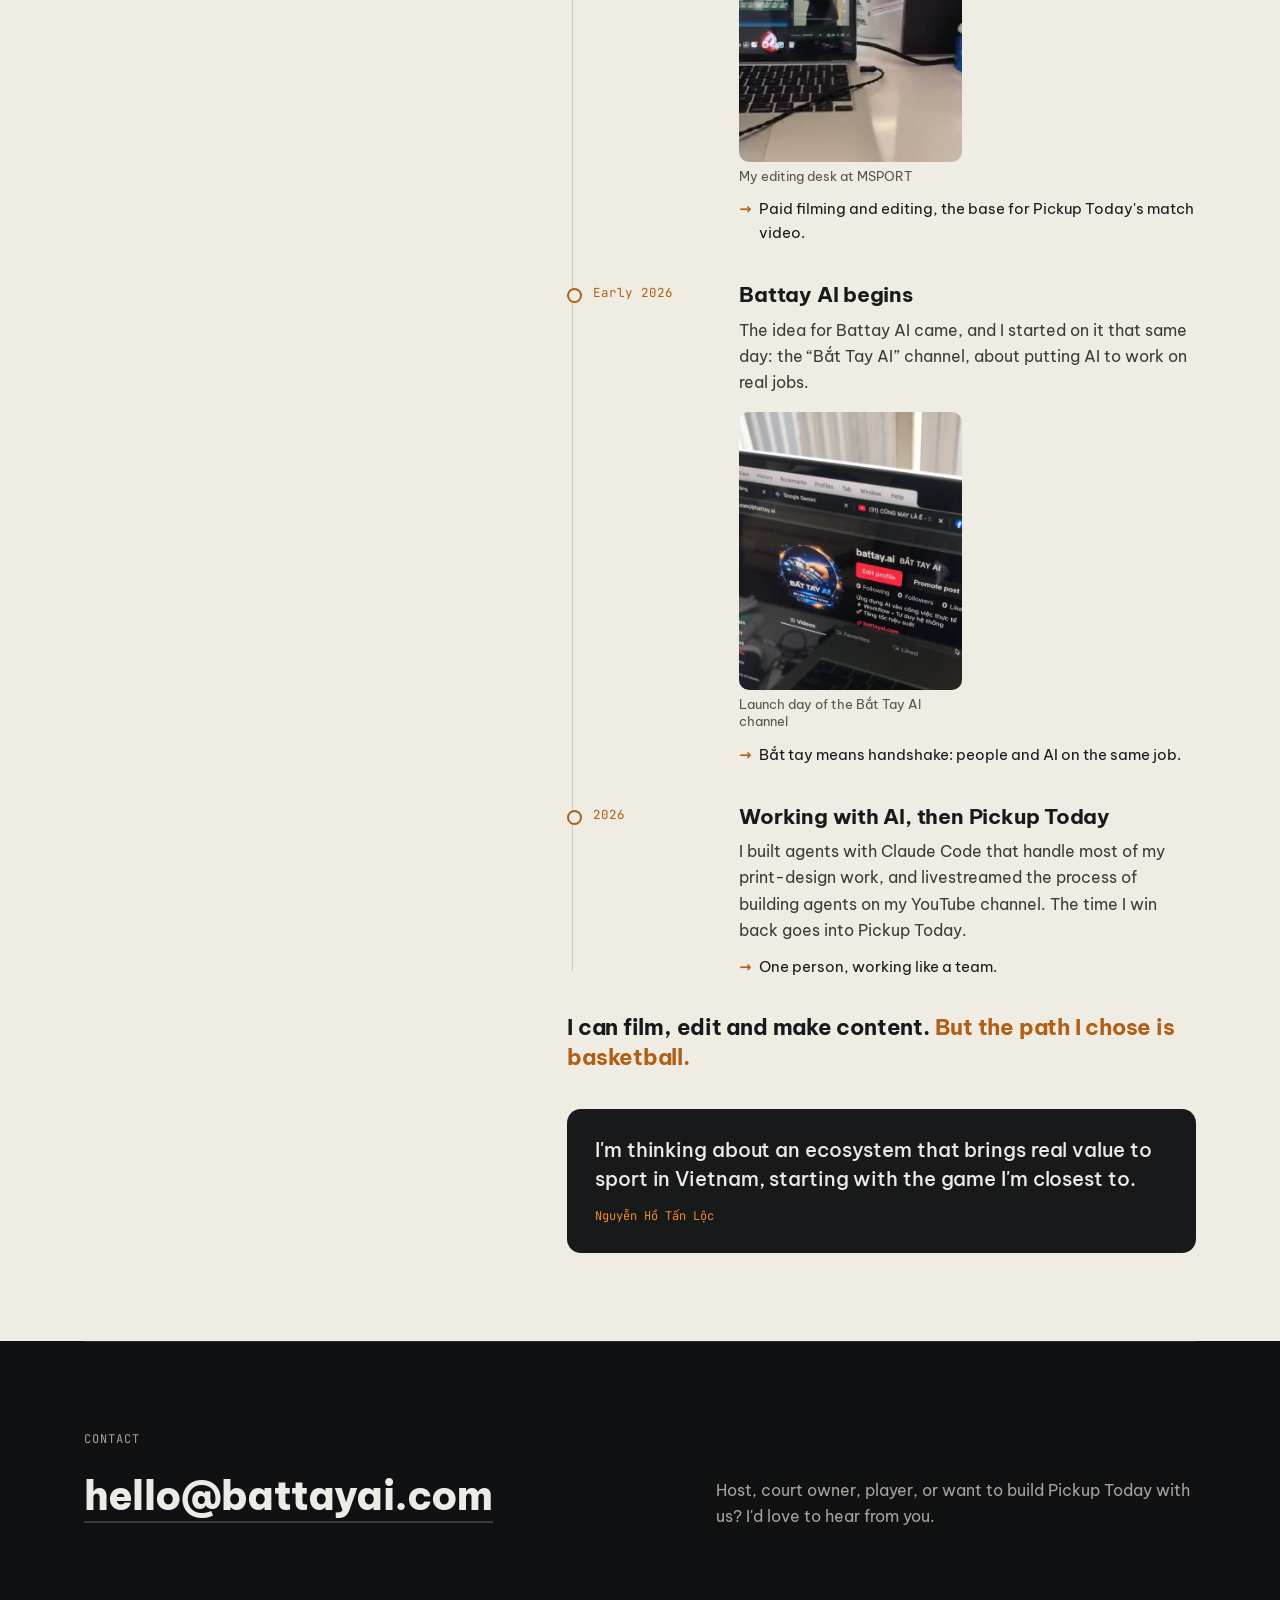
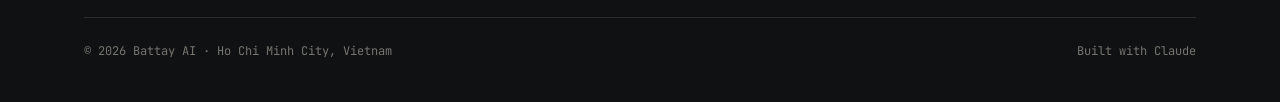
==== commit c3ce1a4b: "Hành trình: thêm ảnh cấp 2, đội Quận 8 (vòng cam đánh dấu Lộc), lớp 10, năm 2021; người khác làm mờ " ====
--- a/founder/index.html
+++ b/founder/index.html
@@ -53,21 +53,25 @@
         <li class="step"><div class="when">Primary to middle school</div><div class="what">
           <h3>A size-5 ball</h3>
           <p>I started playing in early primary school, with a size-5 ball made for small hands, and kept playing all through middle school.</p>
+          <div class="media two"><figure><img src="../assets/hanh-trinh/cap-2.jpg" alt="Me in middle school" loading="lazy"><figcaption>Middle school, shot on an iPhone 5</figcaption></figure></div>
           <p class="brings">I understand players from the inside, because I am one.</p>
         </div></li>
         <li class="step"><div class="when">Around 2017</div><div class="what">
           <h3>District 8 basketball team</h3>
           <p>I played for the District 8 basketball team. I still keep the photo of the whole team in purple in front of Phu Tho Arena.</p>
+          <div class="media wide"><figure><img class="nat" src="../assets/hanh-trinh/doi-quan-8.jpg" alt="District 8 basketball team in front of Phu Tho Arena" loading="lazy"><figcaption>District 8 team at Phu Tho Arena; the orange ring is me, others blurred</figcaption></figure></div>
           <p class="brings">Organised basketball, seen from the player's side.</p>
         </div></li>
         <li class="step"><div class="when">Grade 10</div><div class="what">
           <h3>Third in my school, then a torn ligament</h3>
           <p>In grade 10 I placed third in my school's basketball competition. Then I tore a knee ligament and needed surgery. I came back with a different game: reading the floor, controlling the tempo, shooting from further out, and keeping my handle.</p>
+          <div class="media wide"><figure><img class="nat" src="../assets/hanh-trinh/lop-10.jpg" alt="Me in grade 10, jersey number 10, at the school basketball competition" loading="lazy"><figcaption>Grade 10, number 10; the crowd behind is blurred</figcaption></figure></div>
           <p class="brings">Player safety is core, not an add-on.</p>
         </div></li>
         <li class="step"><div class="when">2021</div><div class="what">
           <h3>Lockdown, and teaching myself video</h3>
           <p>I studied graphic design. During the lockdown months I worked on school projects and taught myself to edit video; a self-introduction for a communication-skills class was one of the first videos on my YouTube channel. Later I left university in my fourth year to find my own path.</p>
+          <div class="media two"><figure><img class="top" src="../assets/hanh-trinh/2021-bai-dang.jpg" alt="My 2021 post sharing a self-introduction video" loading="lazy"><figcaption>Self-introduction video for a communication-skills class, 2021</figcaption></figure><figure><img class="top" src="../assets/hanh-trinh/2021-youtube.jpg" alt="My YouTube channel in 2021: 4 subscribers, 129 views" loading="lazy"><figcaption>26 Jul 2021: 4 subscribers, 129 views</figcaption></figure></div>
           <p class="brings">Learning by shipping real work.</p>
         </div></li>
         <li class="step"><div class="when">2024</div><div class="what">
--- a/assets/site.css
+++ b/assets/site.css
@@ -333,3 +333,5 @@
   .oneplan div { border-right: 0; border-bottom: 1px solid rgba(245,139,40,.25); }
   .oneplan div:last-child { border-bottom: 0; }
 }
+.media figure img.nat { aspect-ratio: auto; }
+.media figure img.top { object-position: 50% 0; }
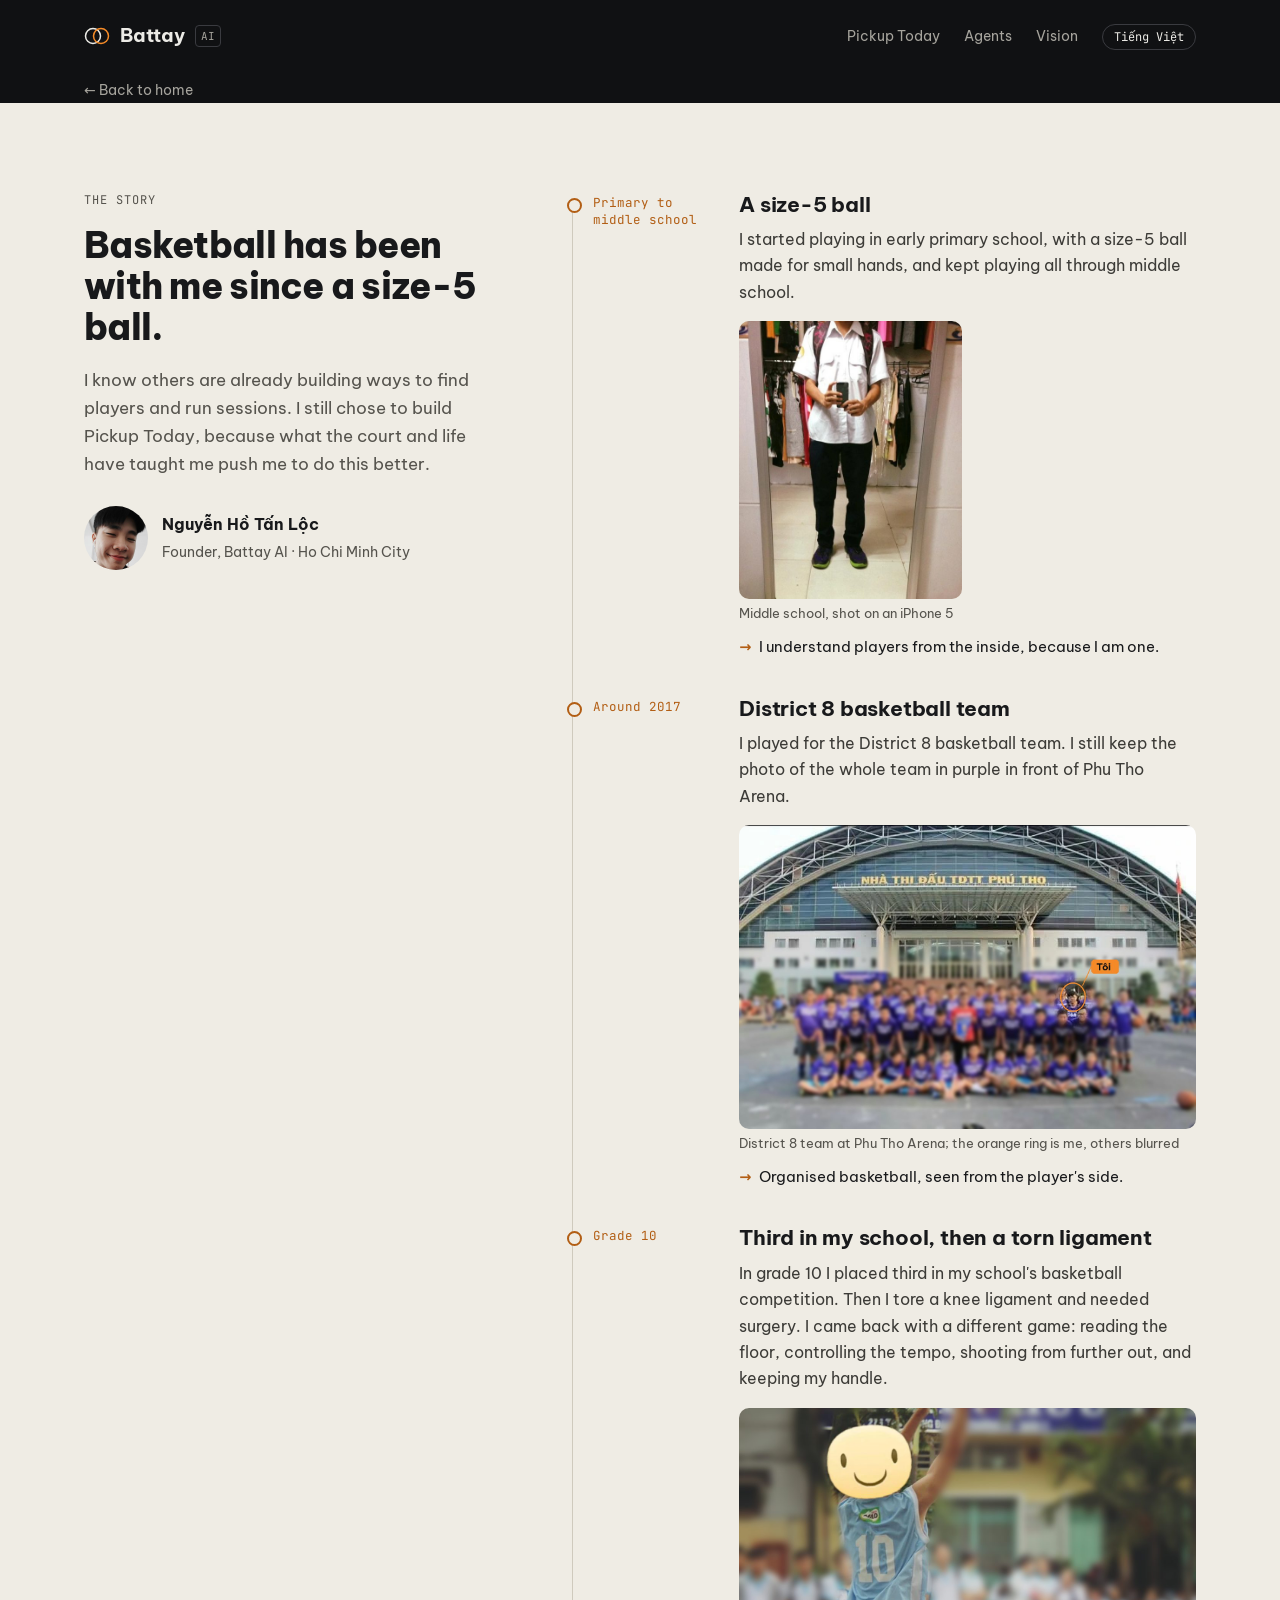
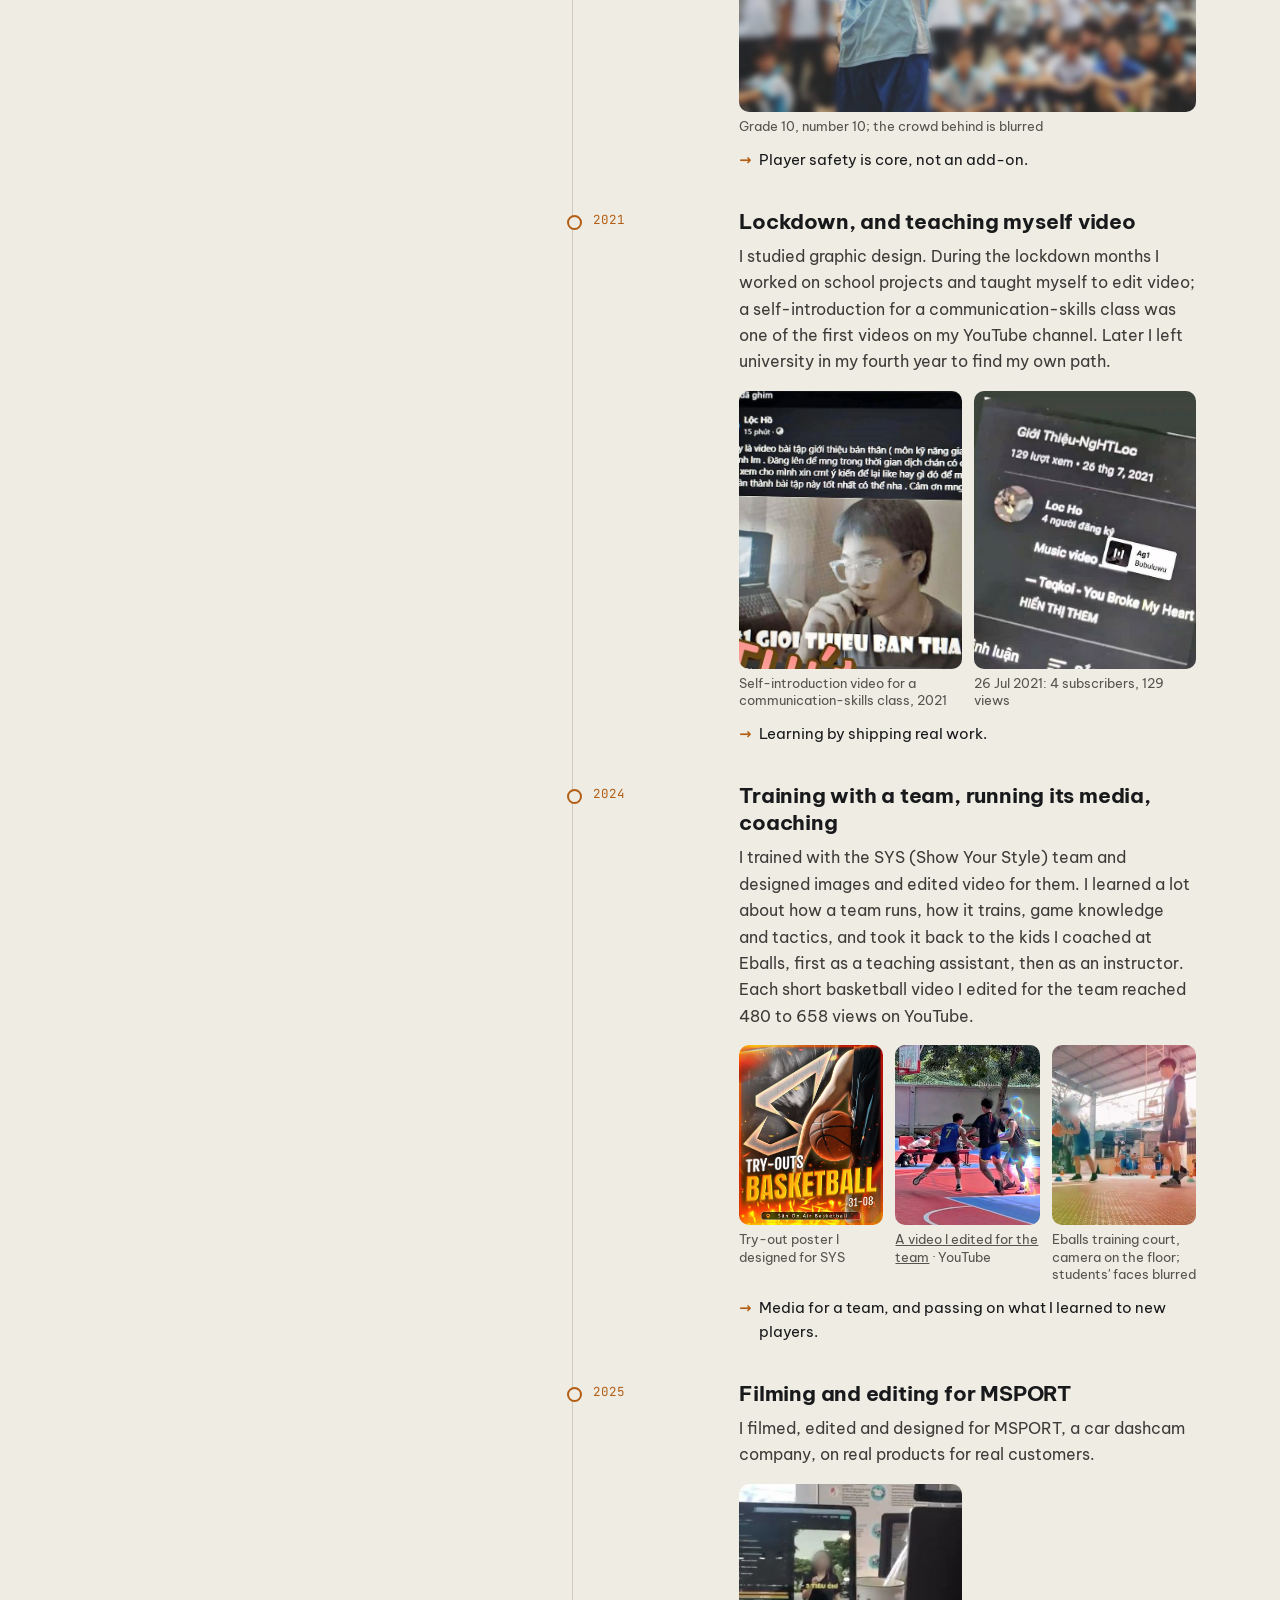
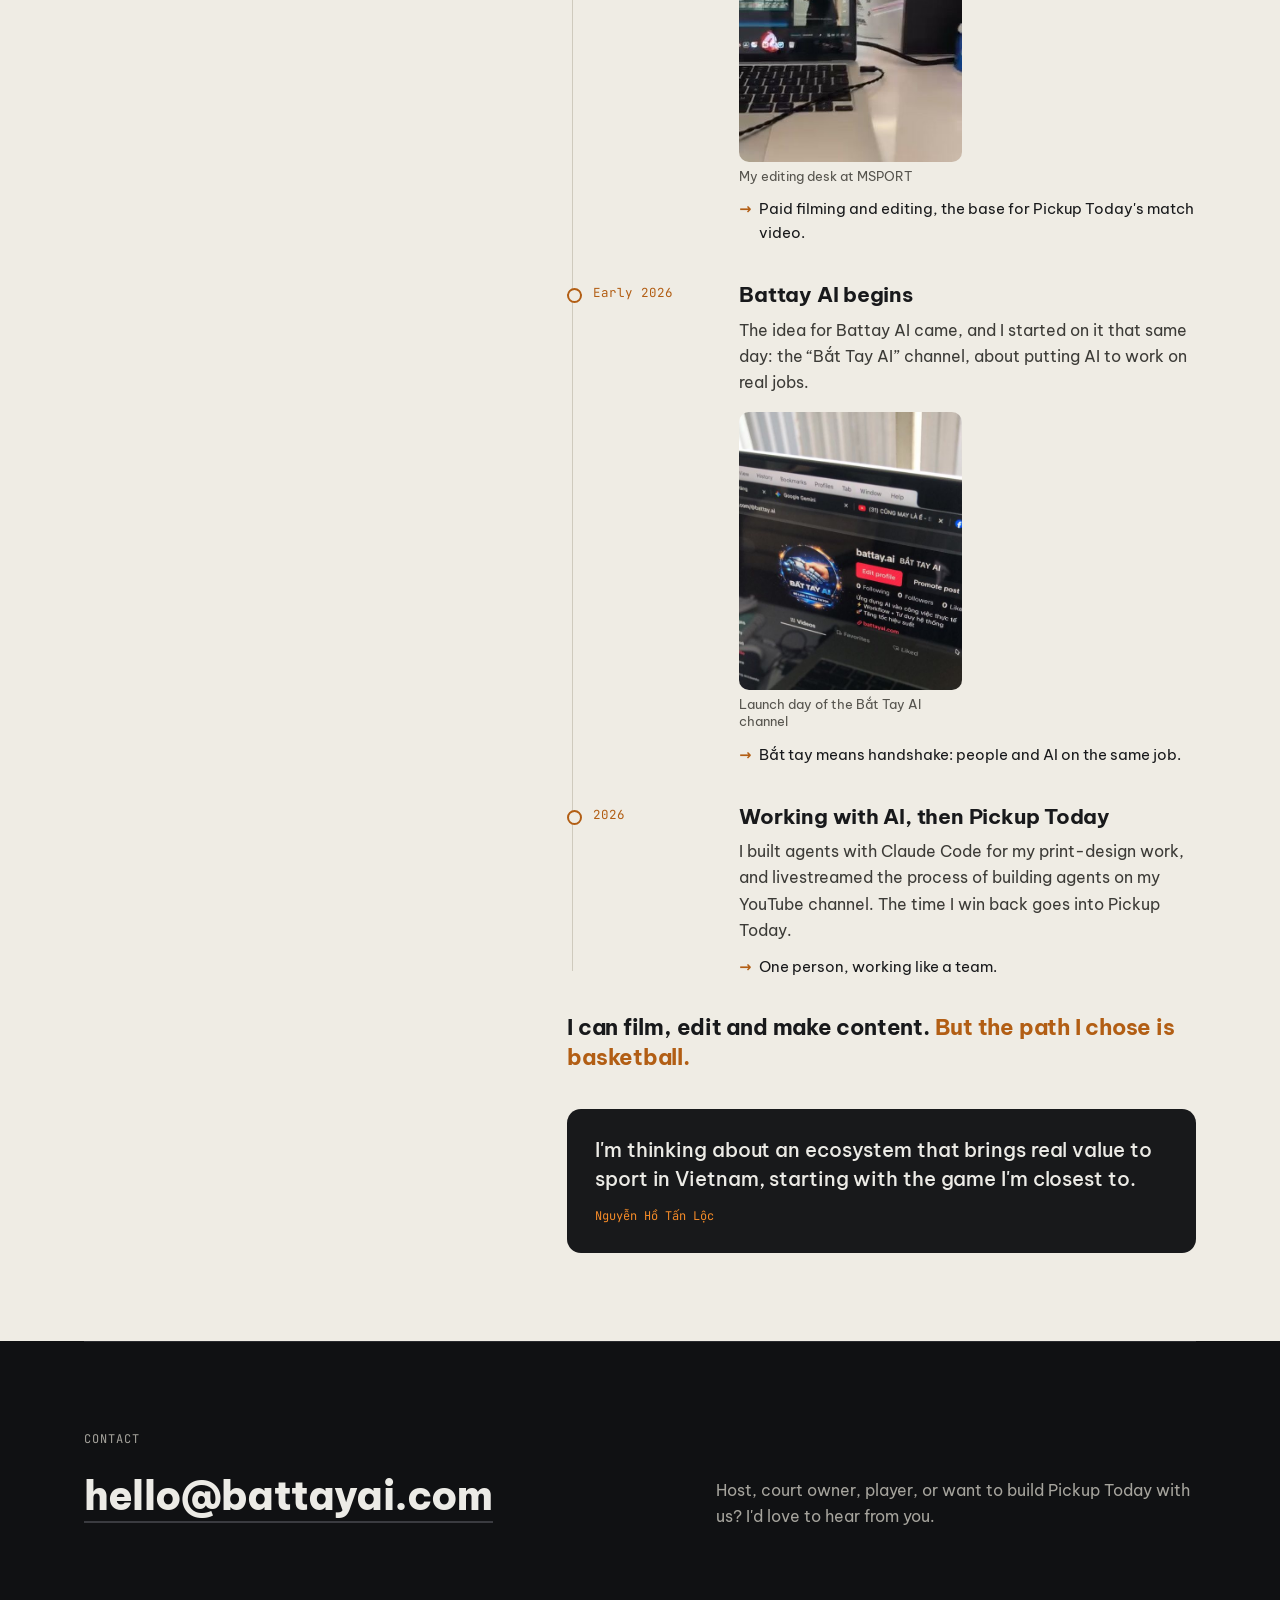
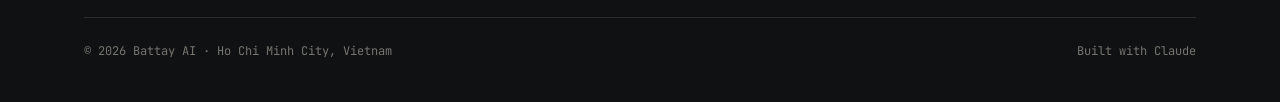
==== commit 6767c50b: "Mục Agent nói nhẹ: bỏ câu agent làm trọn việc in, bỏ cây thư mục, chỉ các bước chung; giữ 57/58 và 1" ====
--- a/founder/index.html
+++ b/founder/index.html
@@ -98,7 +98,7 @@
         </div></li>
         <li class="step"><div class="when">2026</div><div class="what">
           <h3>Working with AI, then Pickup Today</h3>
-          <p>I built agents with Claude Code that handle most of my print-design work, and livestreamed the process of building agents on my YouTube channel. The time I win back goes into Pickup Today.</p>
+          <p>I built agents with Claude Code for my print-design work, and livestreamed the process of building agents on my YouTube channel. The time I win back goes into Pickup Today.</p>
           <p class="brings">One person, working like a team.</p>
         </div></li>
       </ol>
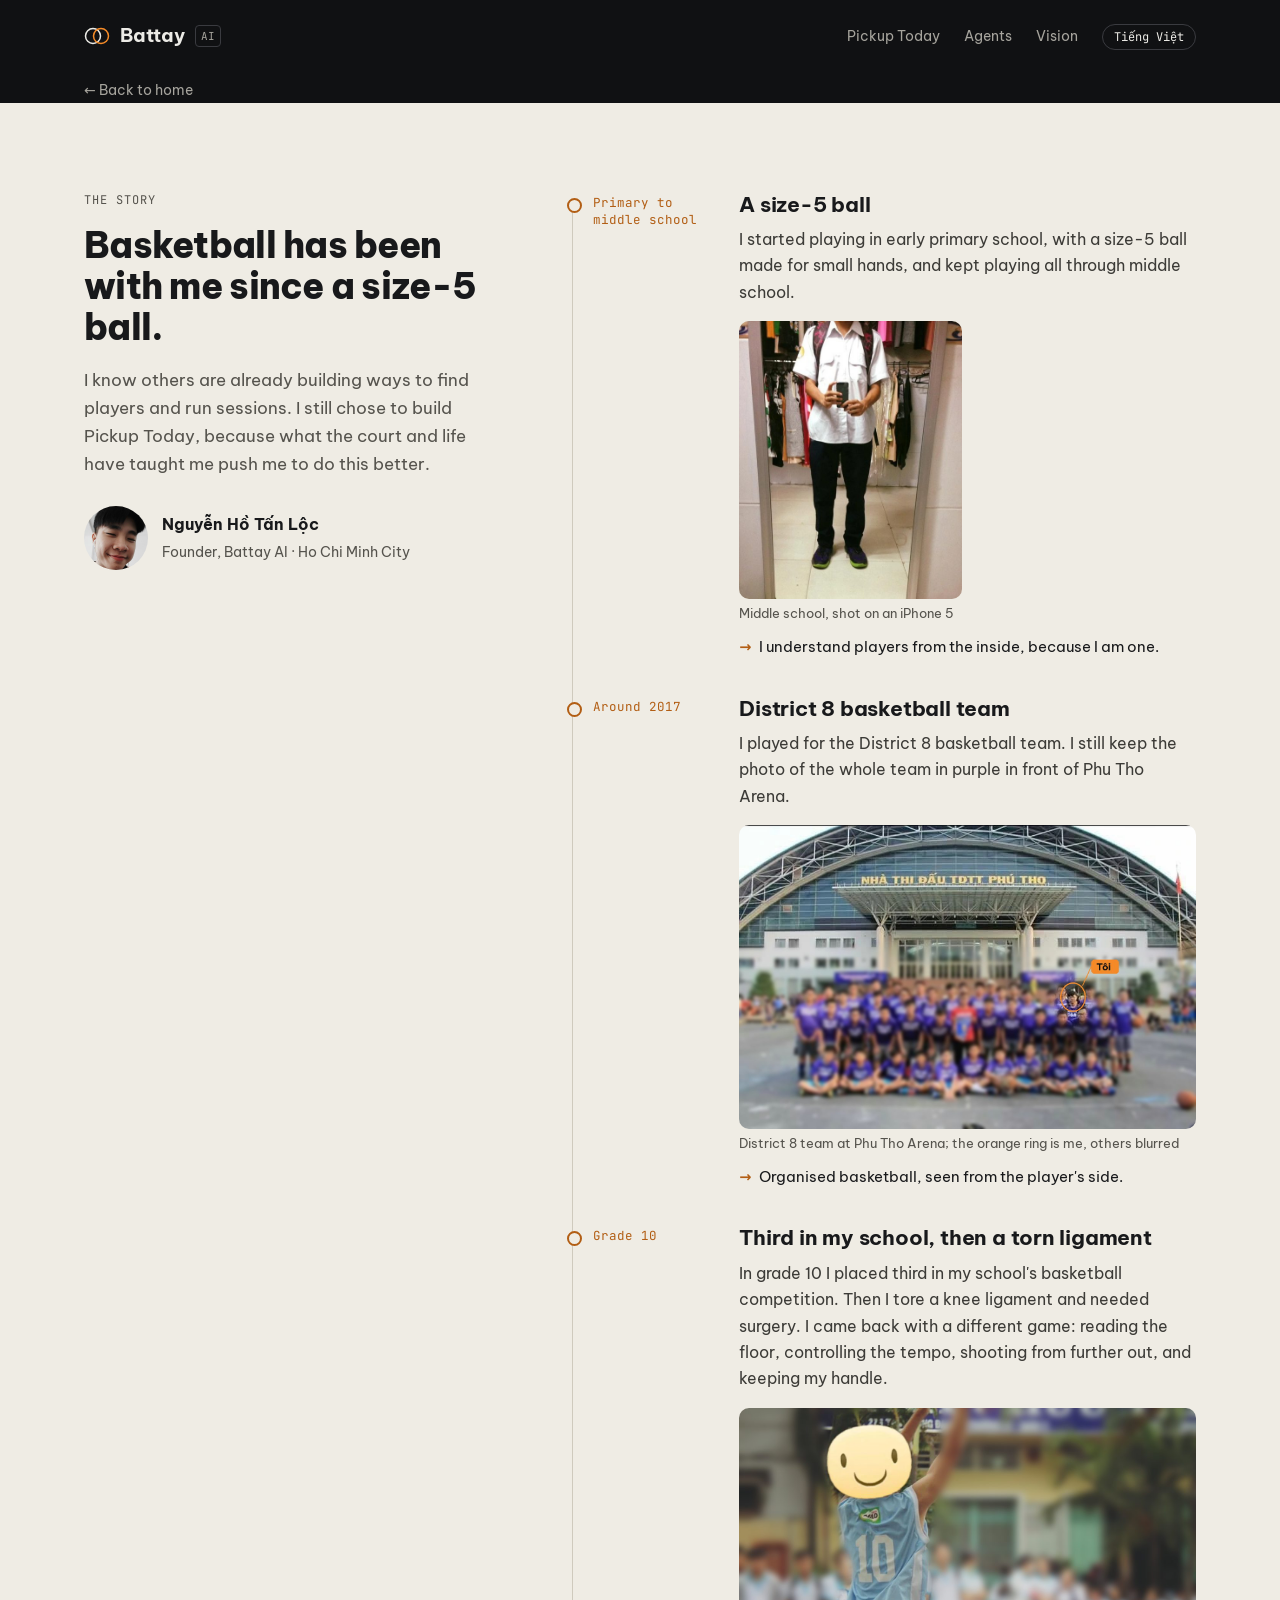
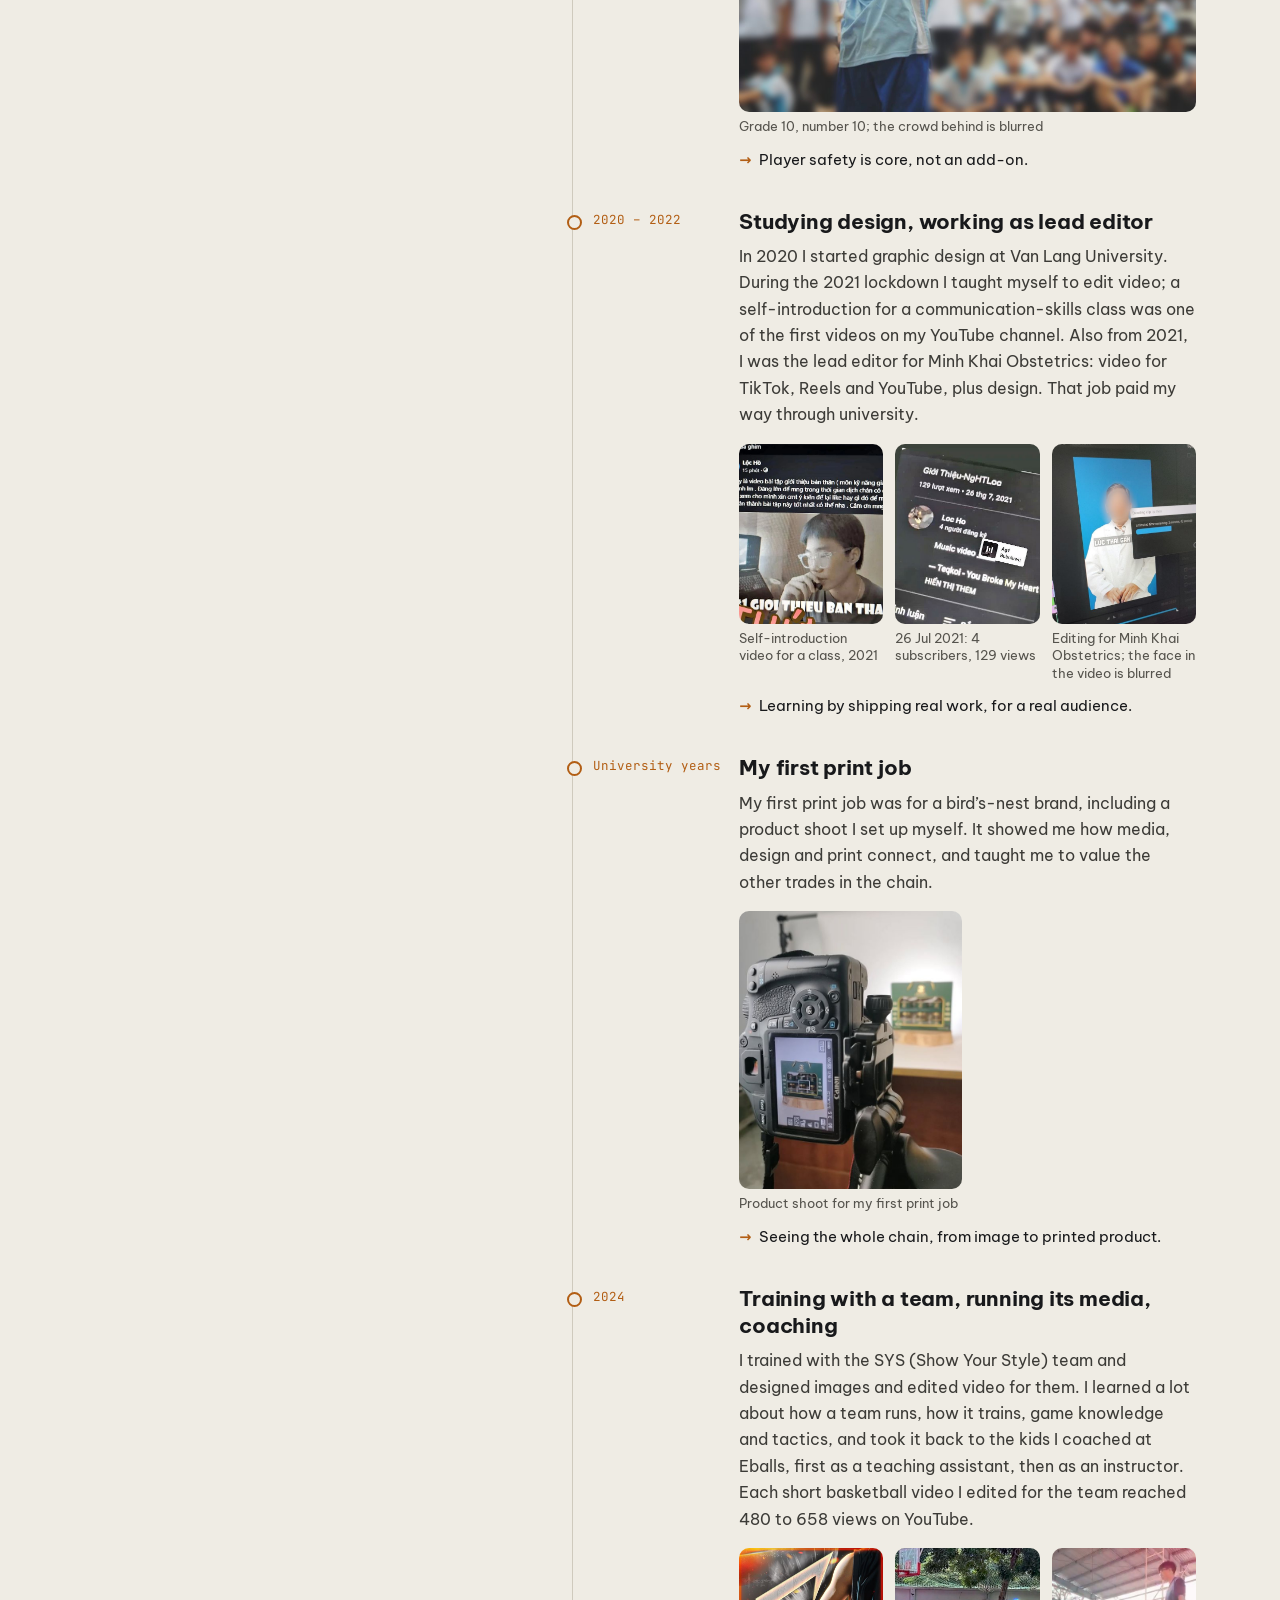
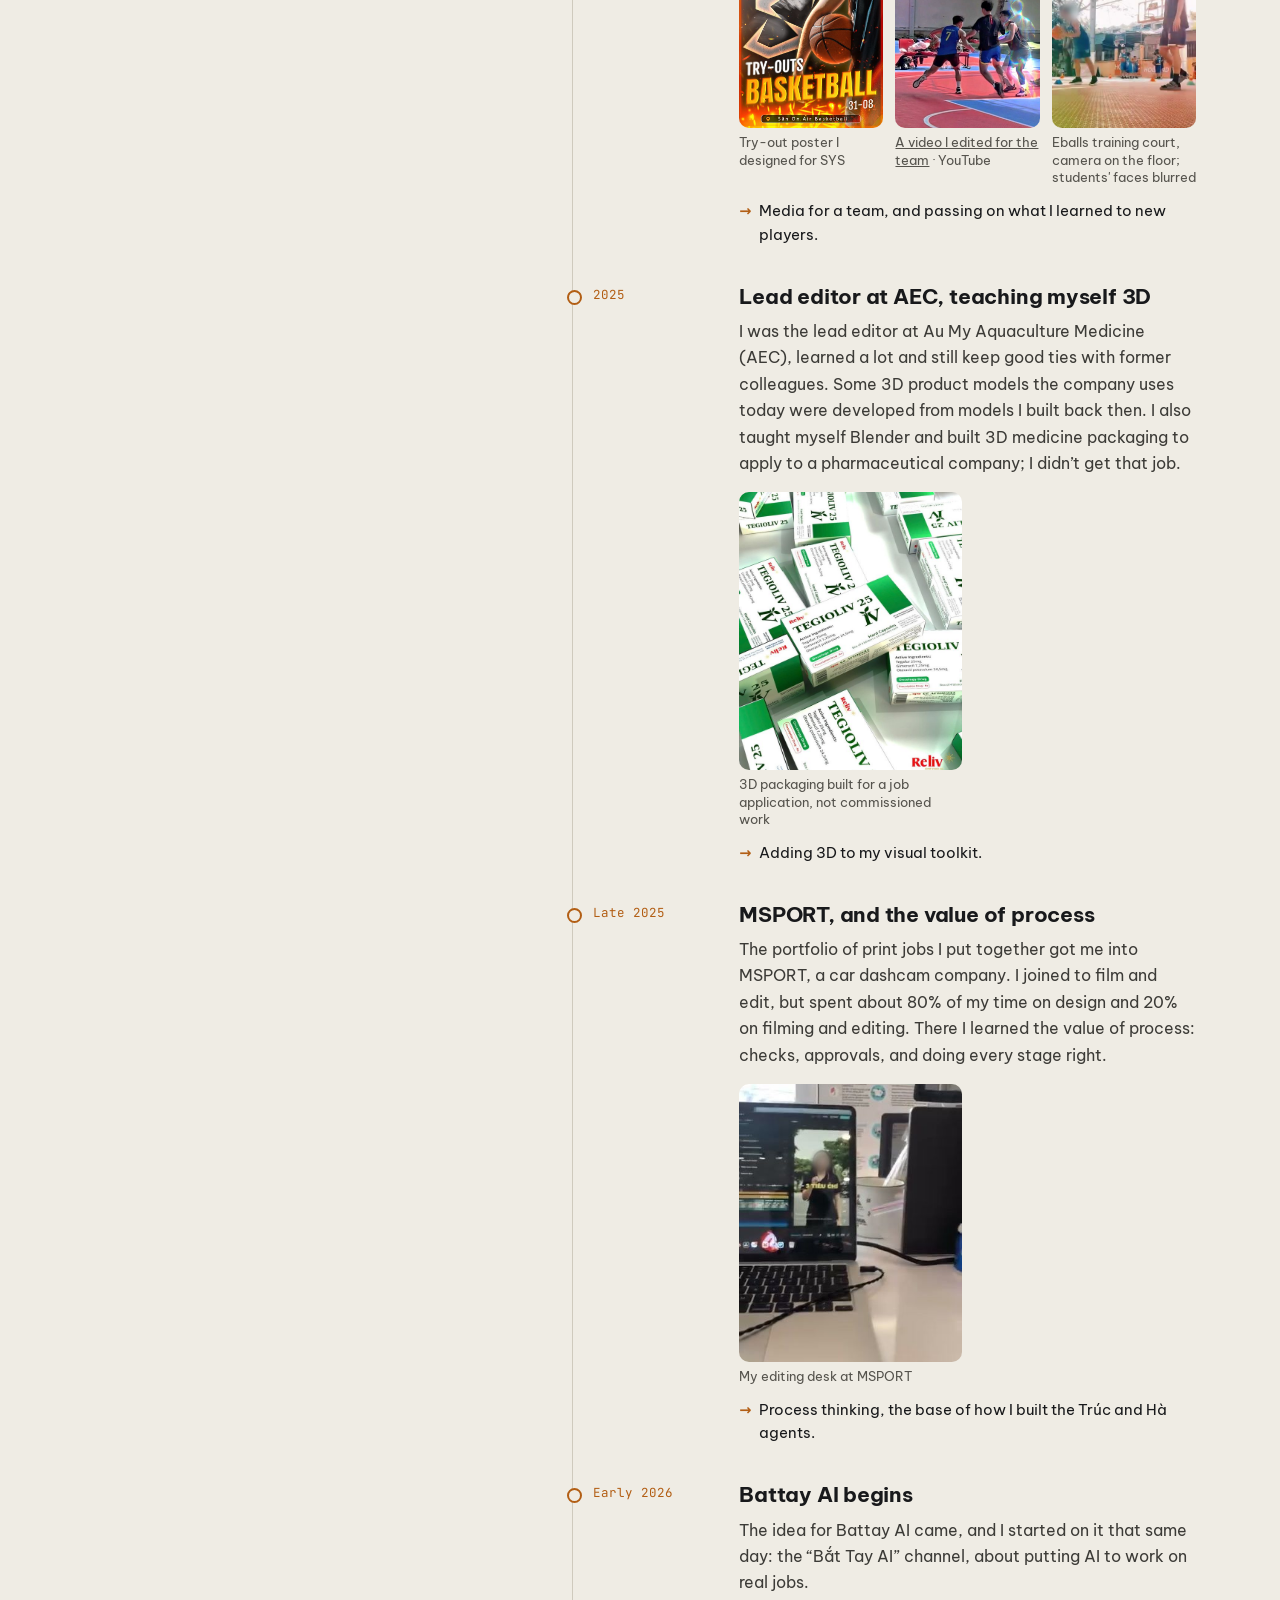
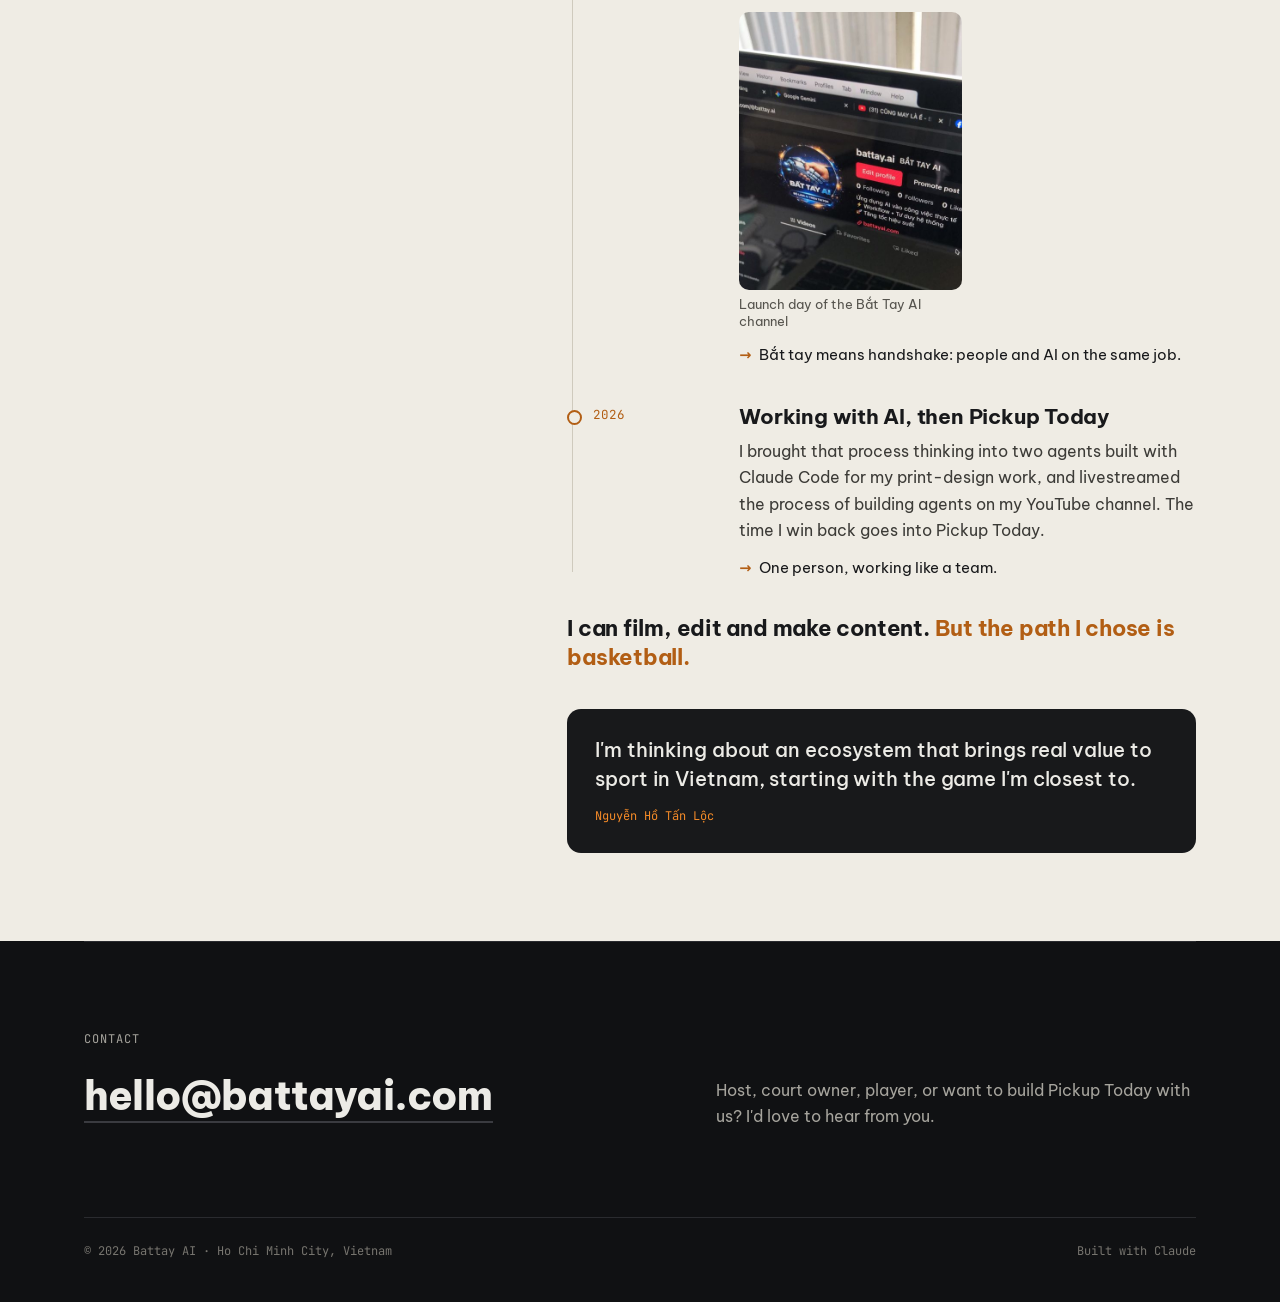
==== commit c32cbd9b: "Hành trình 10 mốc theo CV: Văn Lang và Phụ Sản Minh Khai, job in ấn đầu tiên, AEC và 3D, MSPORT và g" ====
--- a/founder/index.html
+++ b/founder/index.html
@@ -68,11 +68,17 @@
           <div class="media wide"><figure><img class="nat" src="../assets/hanh-trinh/lop-10.jpg" alt="Me in grade 10, jersey number 10, at the school basketball competition" loading="lazy"><figcaption>Grade 10, number 10; the crowd behind is blurred</figcaption></figure></div>
           <p class="brings">Player safety is core, not an add-on.</p>
         </div></li>
-        <li class="step"><div class="when">2021</div><div class="what">
-          <h3>Lockdown, and teaching myself video</h3>
-          <p>I studied graphic design. During the lockdown months I worked on school projects and taught myself to edit video; a self-introduction for a communication-skills class was one of the first videos on my YouTube channel. Later I left university in my fourth year to find my own path.</p>
-          <div class="media two"><figure><img class="top" src="../assets/hanh-trinh/2021-bai-dang.jpg" alt="My 2021 post sharing a self-introduction video" loading="lazy"><figcaption>Self-introduction video for a communication-skills class, 2021</figcaption></figure><figure><img class="top" src="../assets/hanh-trinh/2021-youtube.jpg" alt="My YouTube channel in 2021: 4 subscribers, 129 views" loading="lazy"><figcaption>26 Jul 2021: 4 subscribers, 129 views</figcaption></figure></div>
-          <p class="brings">Learning by shipping real work.</p>
+        <li class="step"><div class="when">2020 – 2022</div><div class="what">
+          <h3>Studying design, working as lead editor</h3>
+          <p>In 2020 I started graphic design at Van Lang University. During the 2021 lockdown I taught myself to edit video; a self-introduction for a communication-skills class was one of the first videos on my YouTube channel. Also from 2021, I was the lead editor for Minh Khai Obstetrics: video for TikTok, Reels and YouTube, plus design. That job paid my way through university.</p>
+          <div class="media three"><figure><img class="top" src="../assets/hanh-trinh/2021-bai-dang.jpg" alt="My 2021 post sharing a self-introduction video" loading="lazy"><figcaption>Self-introduction video for a class, 2021</figcaption></figure><figure><img class="top" src="../assets/hanh-trinh/2021-youtube.jpg" alt="My YouTube channel in 2021" loading="lazy"><figcaption>26 Jul 2021: 4 subscribers, 129 views</figcaption></figure><figure><img class="top" src="../assets/hanh-trinh/minh-khai.jpg" alt="Editing video for Minh Khai Obstetrics" loading="lazy"><figcaption>Editing for Minh Khai Obstetrics; the face in the video is blurred</figcaption></figure></div>
+          <p class="brings">Learning by shipping real work, for a real audience.</p>
+        </div></li>
+        <li class="step"><div class="when">University years</div><div class="what">
+          <h3>My first print job</h3>
+          <p>My first print job was for a bird’s-nest brand, including a product shoot I set up myself. It showed me how media, design and print connect, and taught me to value the other trades in the chain.</p>
+          <div class="media two"><figure><img src="../assets/hanh-trinh/yen-sao.jpg" alt="Product shoot for a bird’s-nest brand" loading="lazy"><figcaption>Product shoot for my first print job</figcaption></figure></div>
+          <p class="brings">Seeing the whole chain, from image to printed product.</p>
         </div></li>
         <li class="step"><div class="when">2024</div><div class="what">
           <h3>Training with a team, running its media, coaching</h3>
@@ -85,10 +91,16 @@
           <p class="brings">Media for a team, and passing on what I learned to new players.</p>
         </div></li>
         <li class="step"><div class="when">2025</div><div class="what">
-          <h3>Filming and editing for MSPORT</h3>
-          <p>I filmed, edited and designed for MSPORT, a car dashcam company, on real products for real customers.</p>
+          <h3>Lead editor at AEC, teaching myself 3D</h3>
+          <p>I was the lead editor at Au My Aquaculture Medicine (AEC), learned a lot and still keep good ties with former colleagues. Some 3D product models the company uses today were developed from models I built back then. I also taught myself Blender and built 3D medicine packaging to apply to a pharmaceutical company; I didn’t get that job.</p>
+          <div class="media two"><figure><img src="../assets/hanh-trinh/bao-bi-3d.jpg" alt="3D medicine packaging built for a job application" loading="lazy"><figcaption>3D packaging built for a job application, not commissioned work</figcaption></figure></div>
+          <p class="brings">Adding 3D to my visual toolkit.</p>
+        </div></li>
+        <li class="step"><div class="when">Late 2025</div><div class="what">
+          <h3>MSPORT, and the value of process</h3>
+          <p>The portfolio of print jobs I put together got me into MSPORT, a car dashcam company. I joined to film and edit, but spent about 80% of my time on design and 20% on filming and editing. There I learned the value of process: checks, approvals, and doing every stage right.</p>
           <div class="media two"><figure><img src="../assets/hanh-trinh/msport.jpg" alt="Editing desk at MSPORT" loading="lazy"><figcaption>My editing desk at MSPORT</figcaption></figure></div>
-          <p class="brings">Paid filming and editing, the base for Pickup Today's match video.</p>
+          <p class="brings">Process thinking, the base of how I built the Trúc and Hà agents.</p>
         </div></li>
         <li class="step"><div class="when">Early 2026</div><div class="what">
           <h3>Battay AI begins</h3>
@@ -98,7 +110,7 @@
         </div></li>
         <li class="step"><div class="when">2026</div><div class="what">
           <h3>Working with AI, then Pickup Today</h3>
-          <p>I built agents with Claude Code for my print-design work, and livestreamed the process of building agents on my YouTube channel. The time I win back goes into Pickup Today.</p>
+          <p>I brought that process thinking into two agents built with Claude Code for my print-design work, and livestreamed the process of building agents on my YouTube channel. The time I win back goes into Pickup Today.</p>
           <p class="brings">One person, working like a team.</p>
         </div></li>
       </ol>
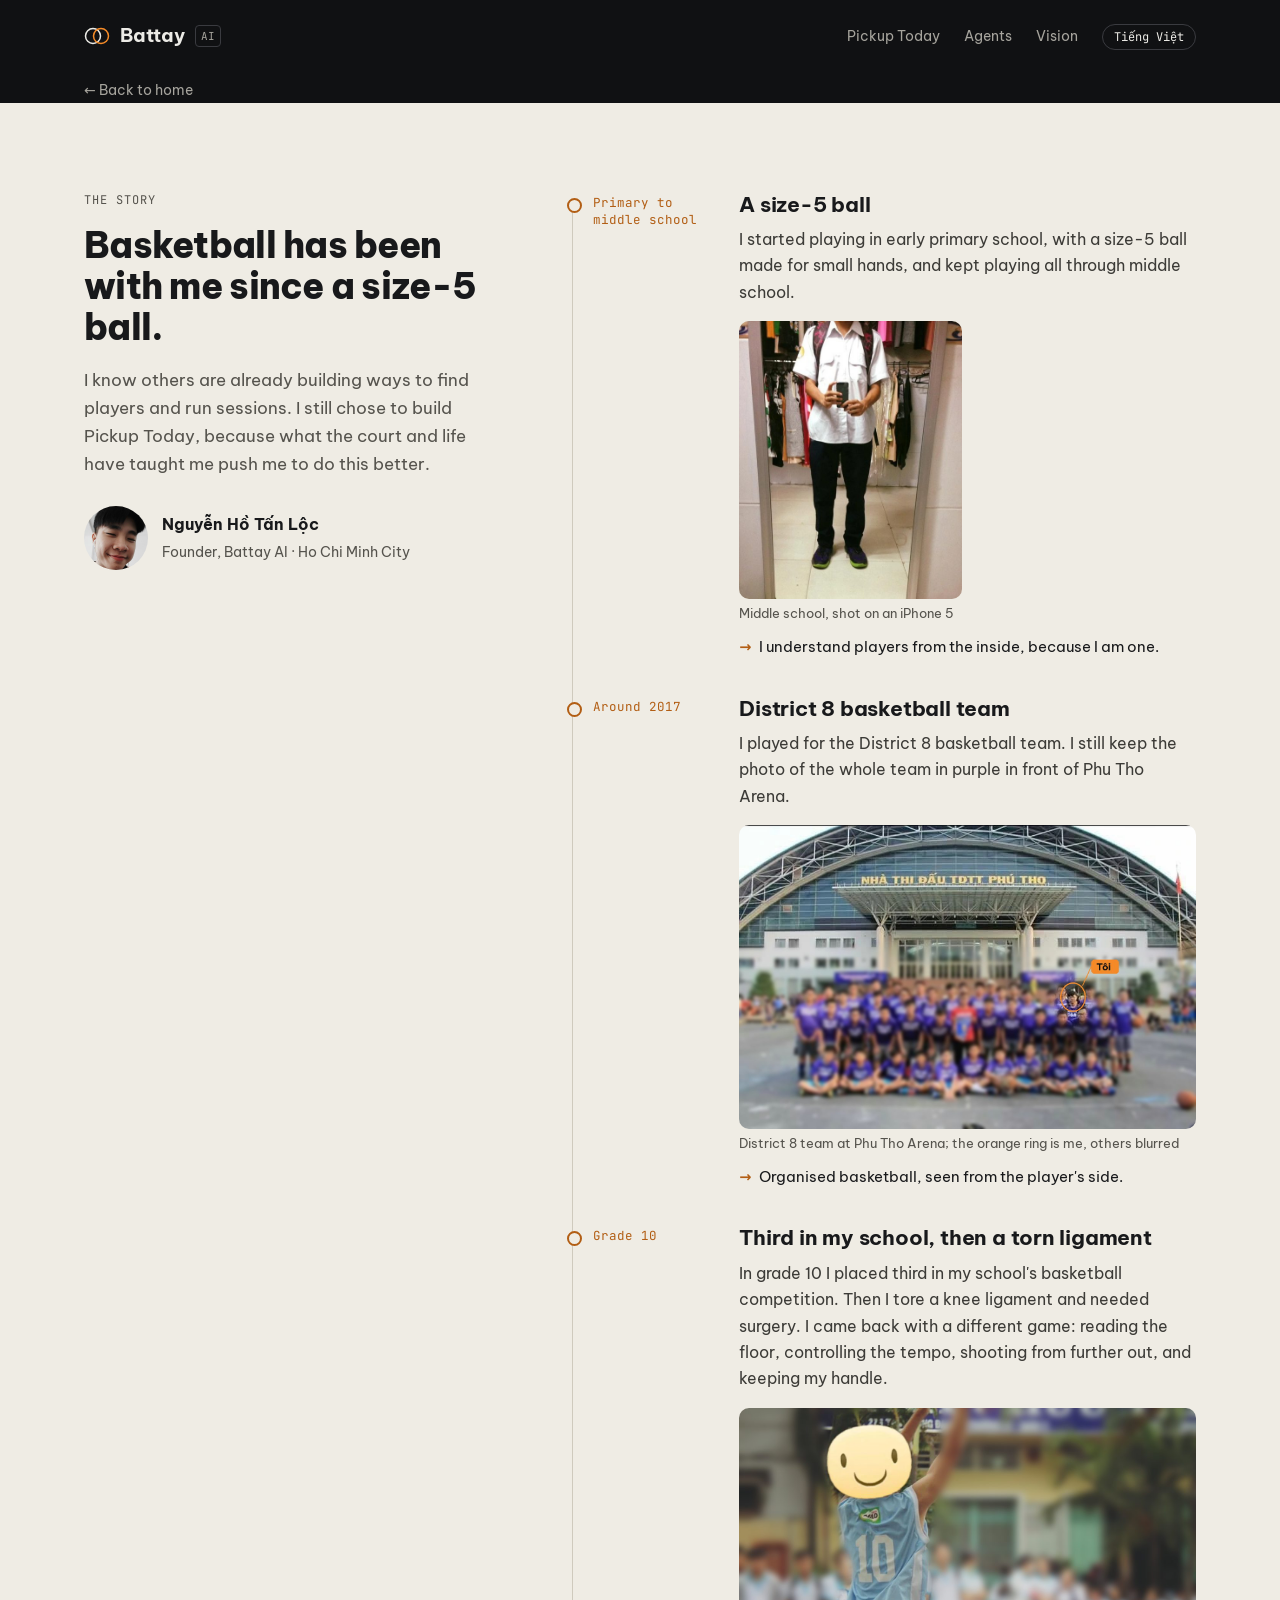
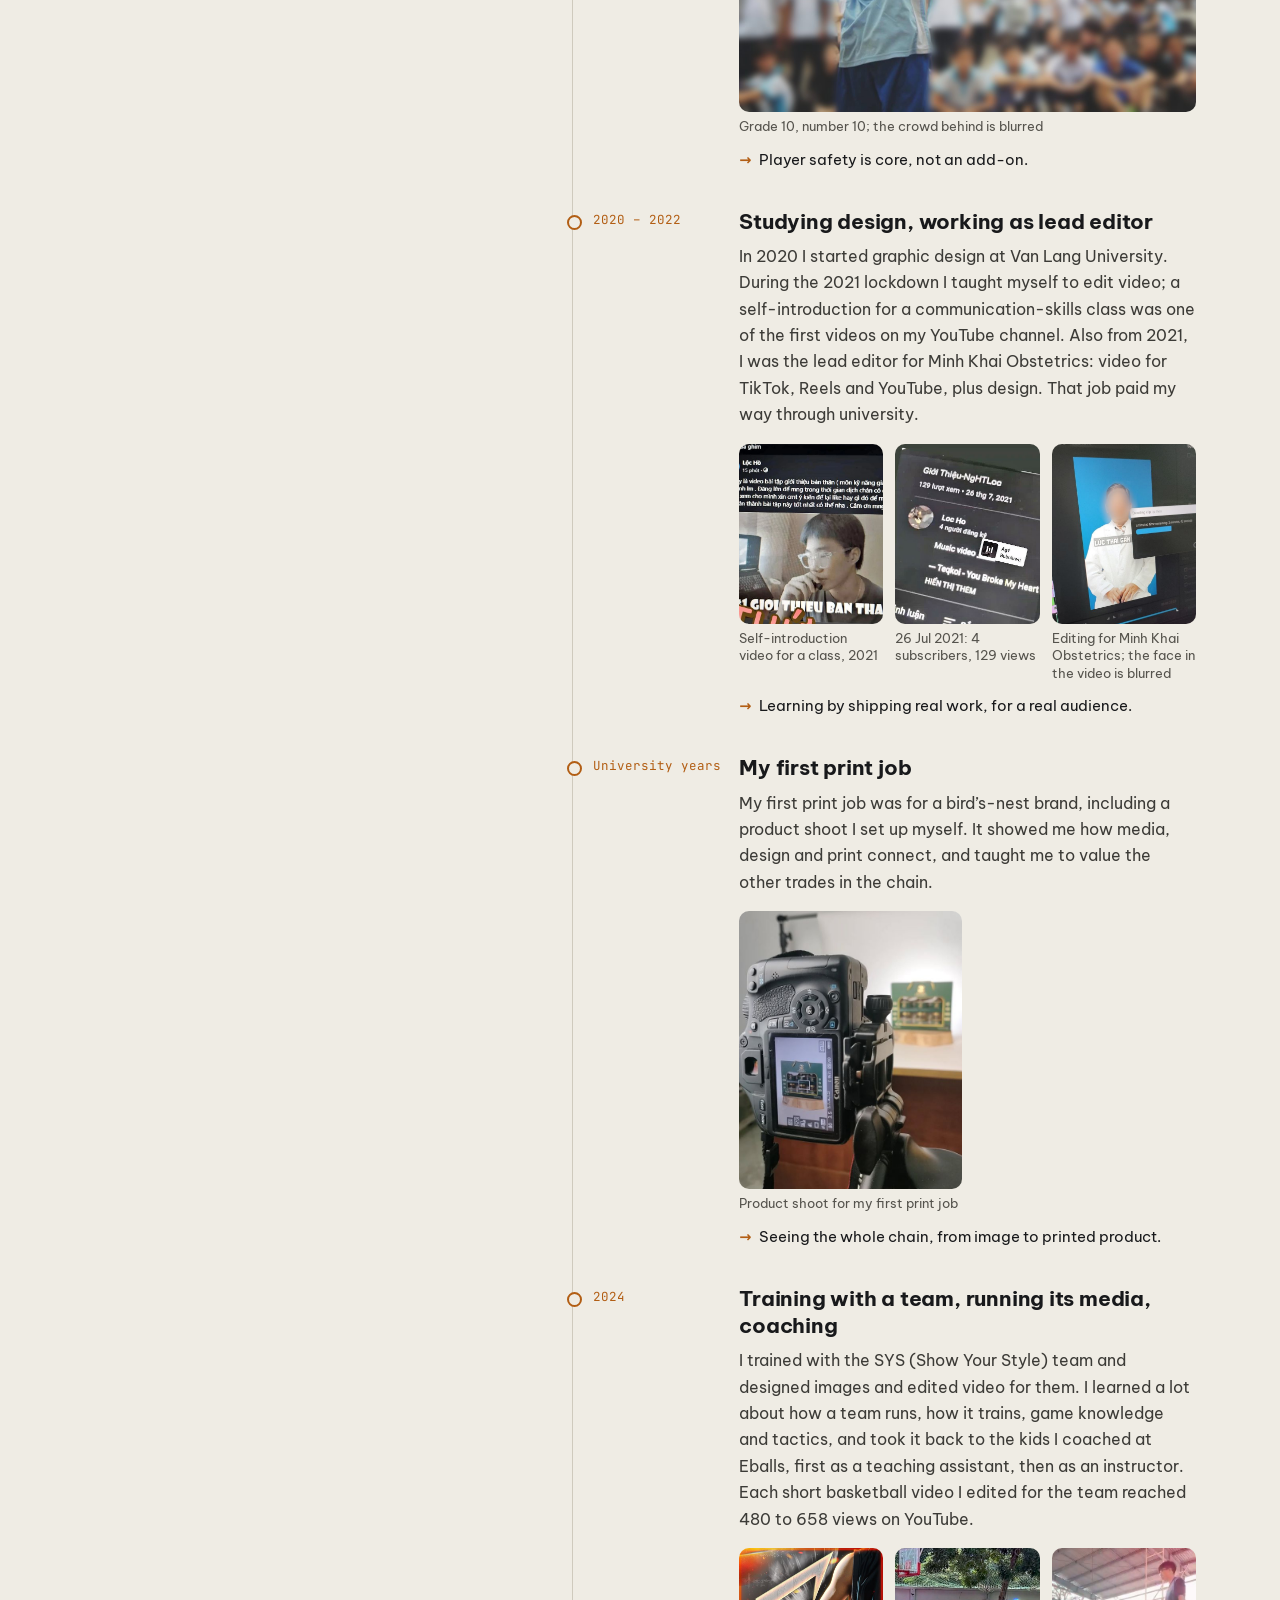
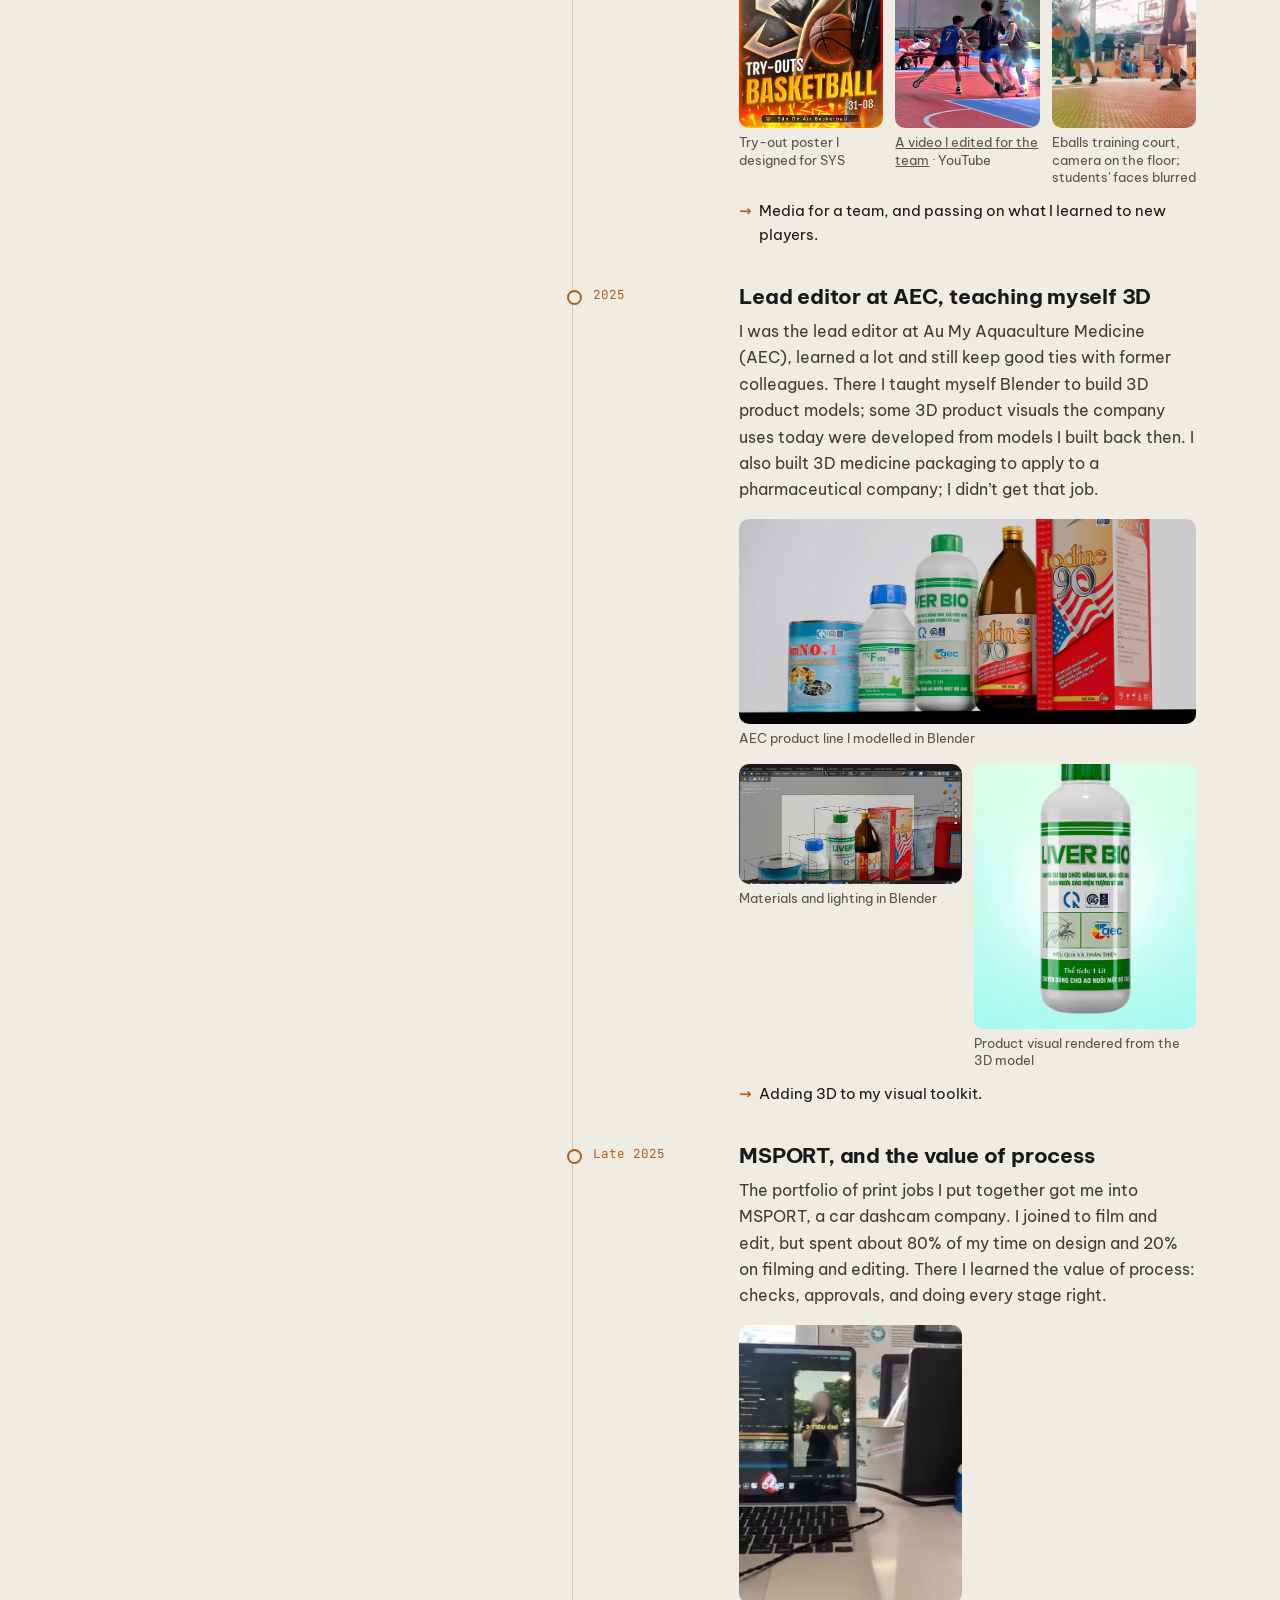
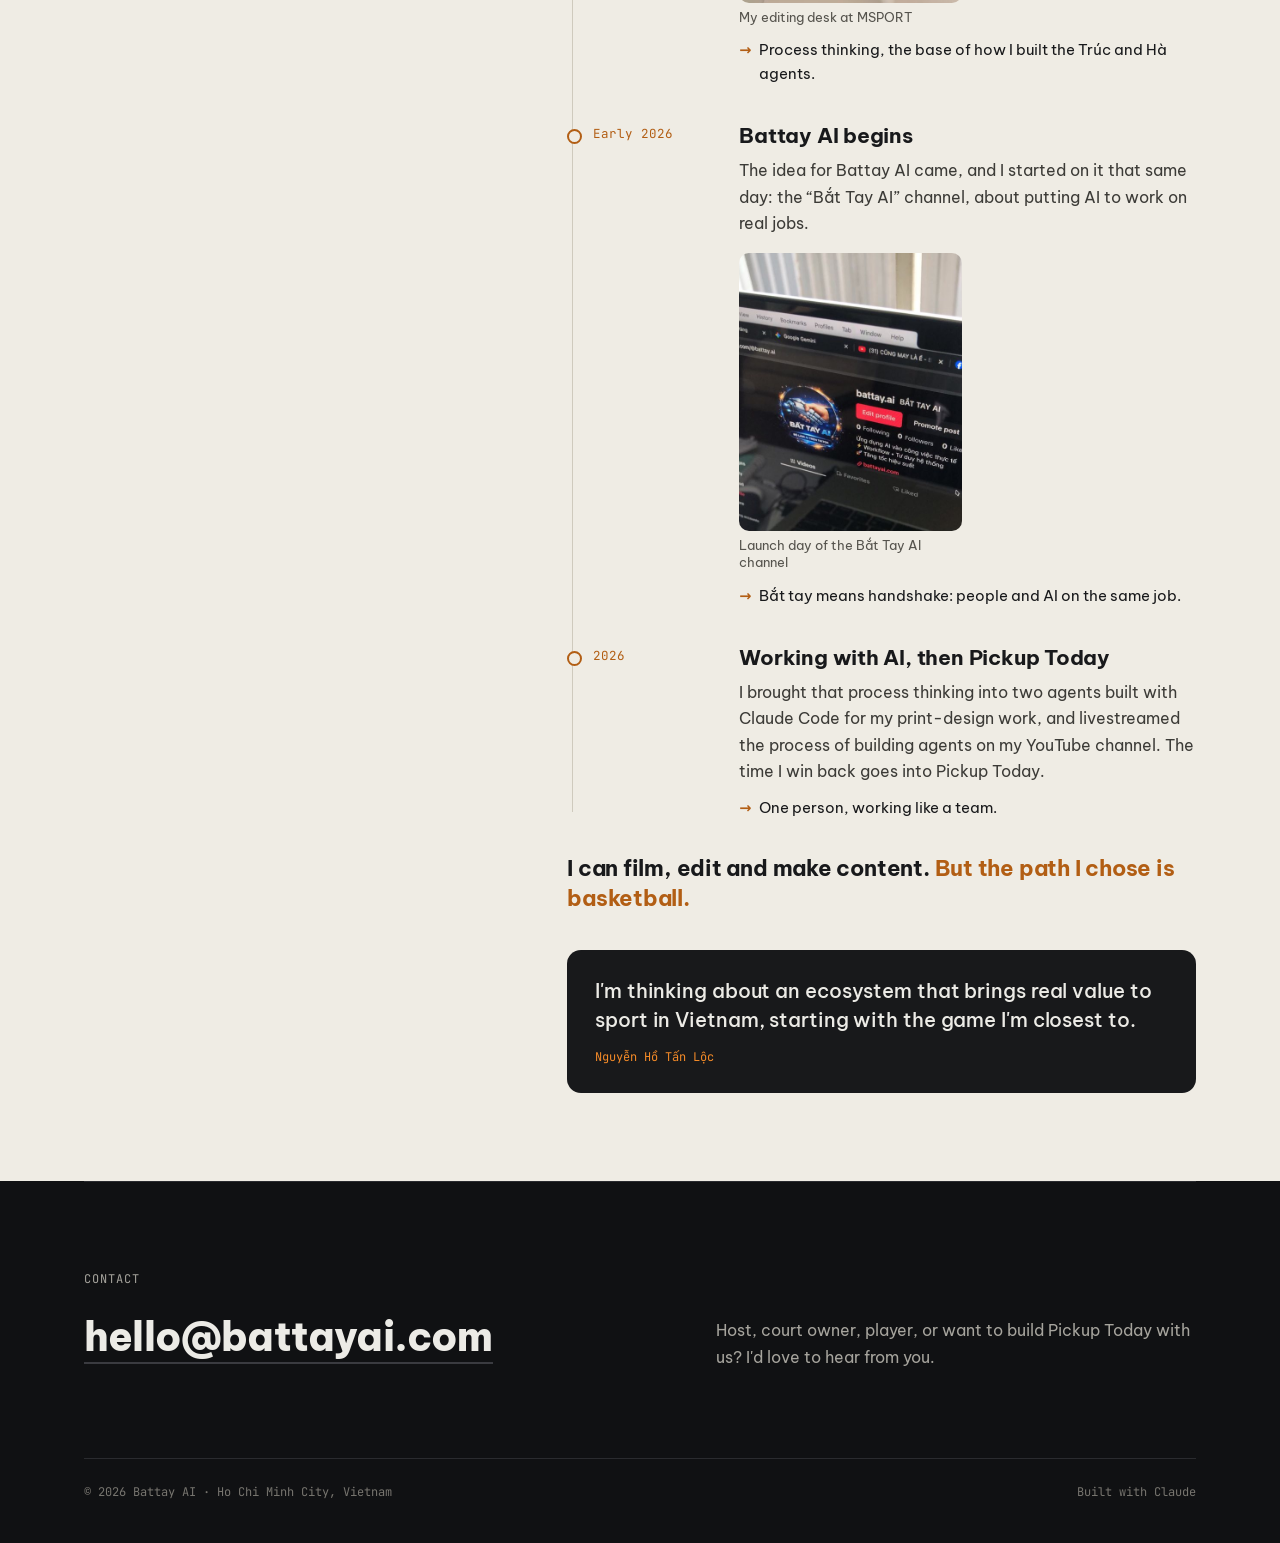
==== commit 7f71e457: "Mốc AEC: thay ảnh bằng 3D thật làm cho AEC (dòng sản phẩm, Blender, ảnh dựng); bỏ ảnh bao bì dựng để" ====
--- a/founder/index.html
+++ b/founder/index.html
@@ -92,8 +92,9 @@
         </div></li>
         <li class="step"><div class="when">2025</div><div class="what">
           <h3>Lead editor at AEC, teaching myself 3D</h3>
-          <p>I was the lead editor at Au My Aquaculture Medicine (AEC), learned a lot and still keep good ties with former colleagues. Some 3D product models the company uses today were developed from models I built back then. I also taught myself Blender and built 3D medicine packaging to apply to a pharmaceutical company; I didn’t get that job.</p>
-          <div class="media two"><figure><img src="../assets/hanh-trinh/bao-bi-3d.jpg" alt="3D medicine packaging built for a job application" loading="lazy"><figcaption>3D packaging built for a job application, not commissioned work</figcaption></figure></div>
+          <p>I was the lead editor at Au My Aquaculture Medicine (AEC), learned a lot and still keep good ties with former colleagues. There I taught myself Blender to build 3D product models; some 3D product visuals the company uses today were developed from models I built back then. I also built 3D medicine packaging to apply to a pharmaceutical company; I didn’t get that job.</p>
+          <div class="media wide"><figure><img class="nat" src="../assets/hanh-trinh/aec-dong-san-pham.jpg" alt="AEC product line modelled in Blender" loading="lazy"><figcaption>AEC product line I modelled in Blender</figcaption></figure></div>
+          <div class="media two"><figure><img class="nat" src="../assets/hanh-trinh/aec-blender.jpg" alt="Materials and lighting in Blender" loading="lazy"><figcaption>Materials and lighting in Blender</figcaption></figure><figure><img class="nat" src="../assets/hanh-trinh/aec-liver-bio.jpg" alt="Product visual rendered from the 3D model" loading="lazy"><figcaption>Product visual rendered from the 3D model</figcaption></figure></div>
           <p class="brings">Adding 3D to my visual toolkit.</p>
         </div></li>
         <li class="step"><div class="when">Late 2025</div><div class="what">
--- a/assets/site.css
+++ b/assets/site.css
@@ -335,3 +335,4 @@
 }
 .media figure img.nat { aspect-ratio: auto; }
 .media figure img.top { object-position: 50% 0; }
+.media.two:has(img.nat) { align-items: start; }
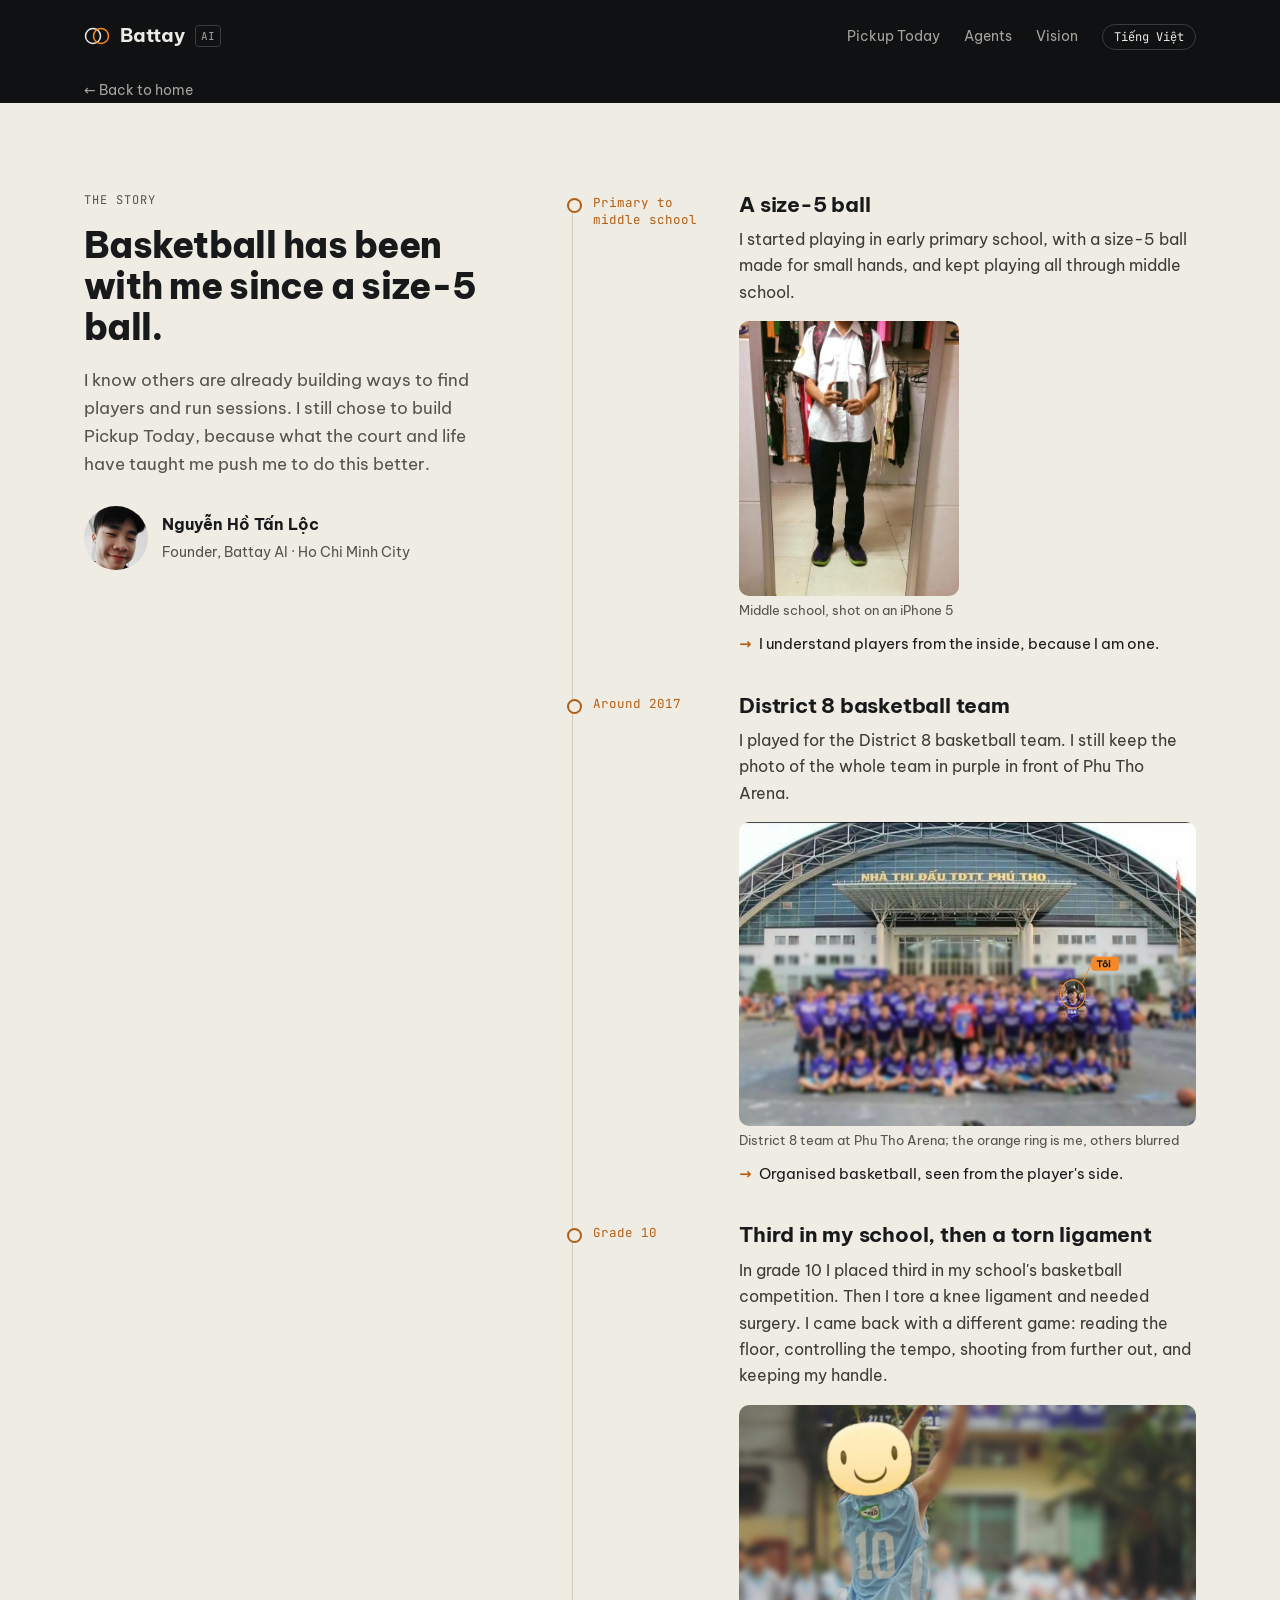
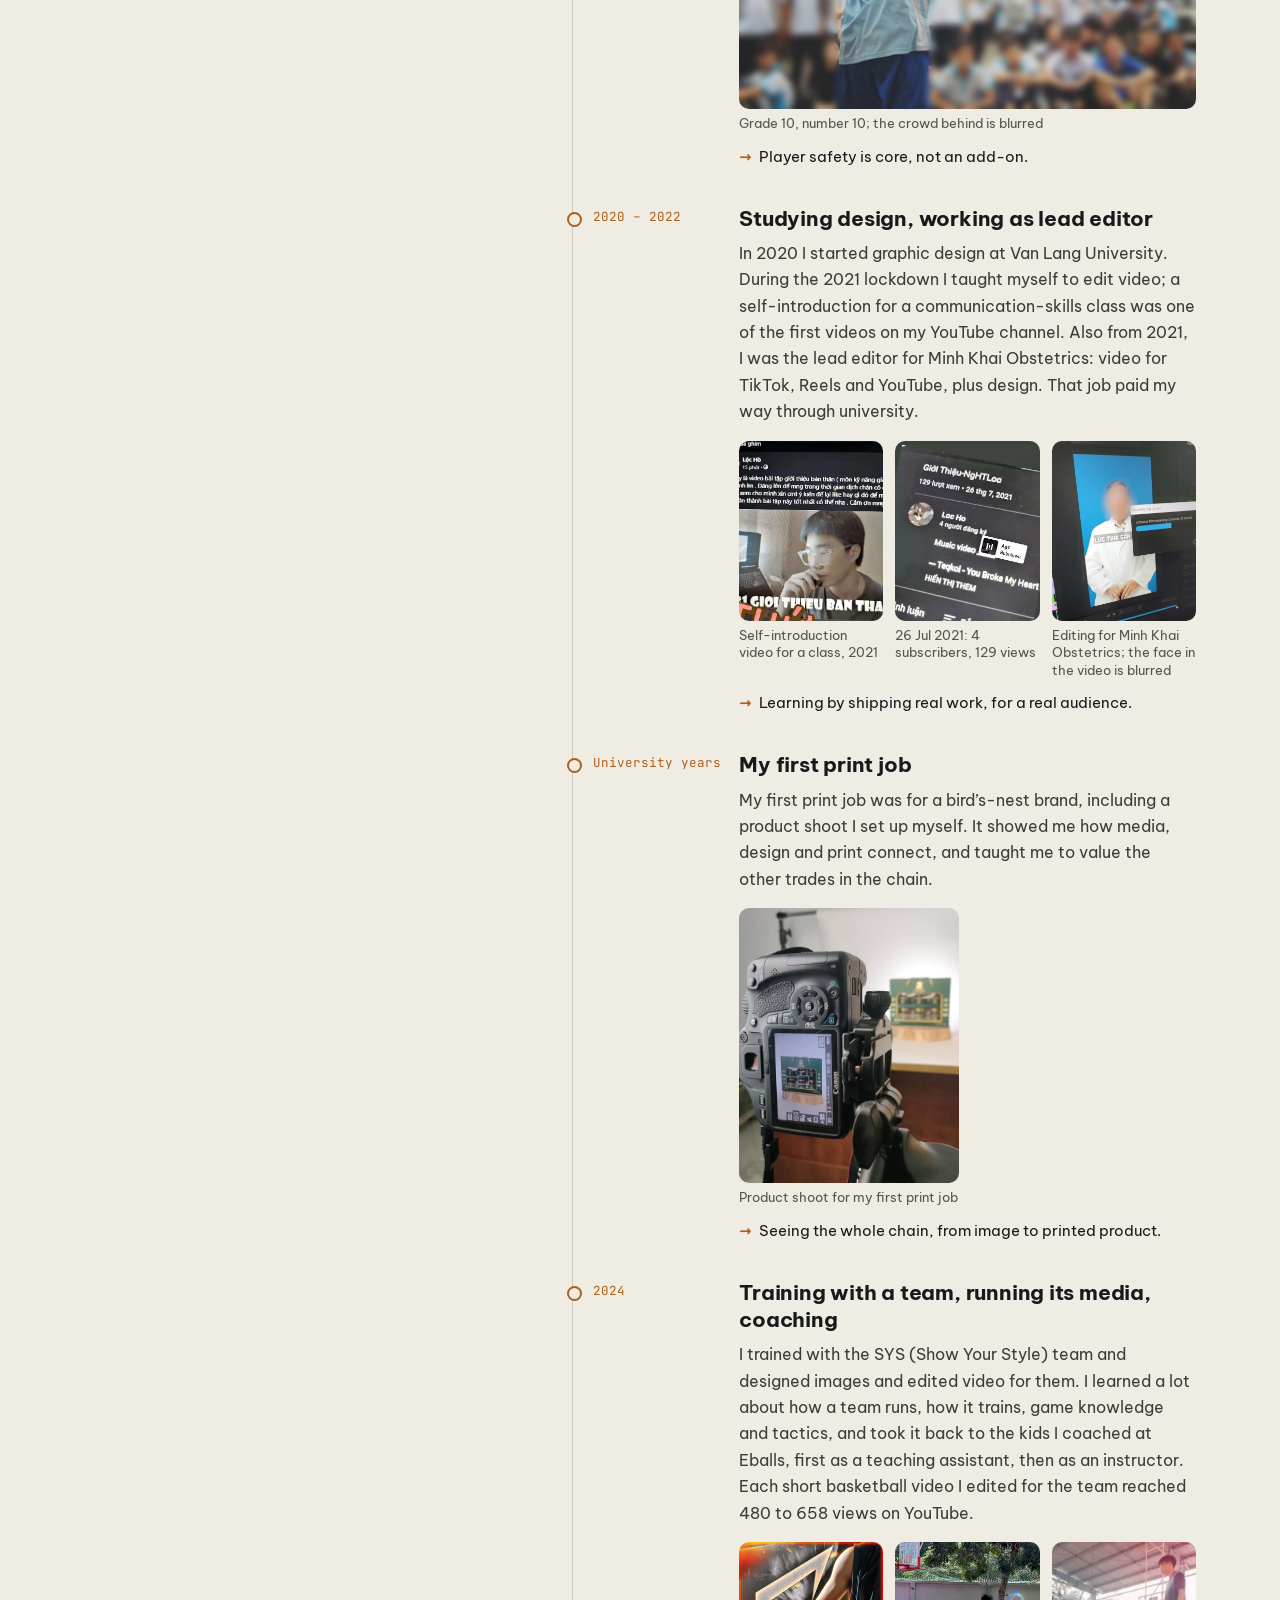
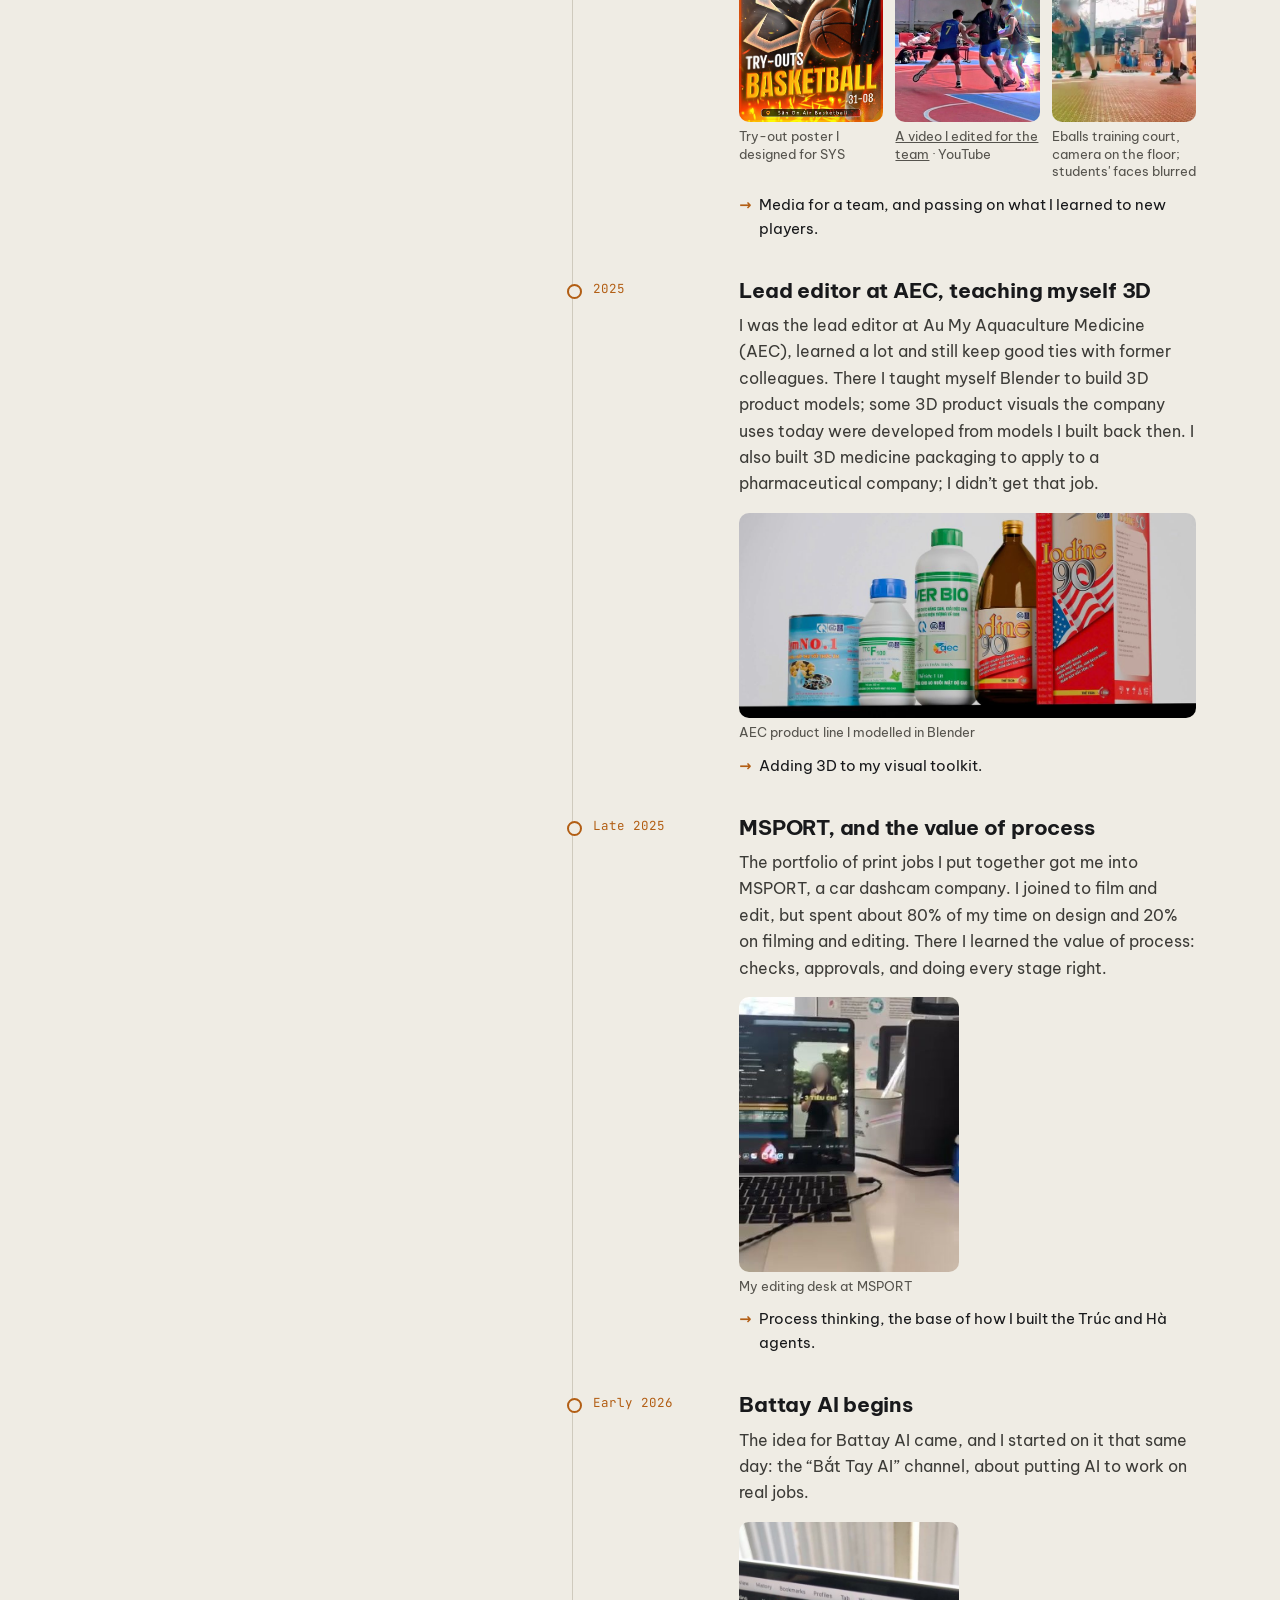
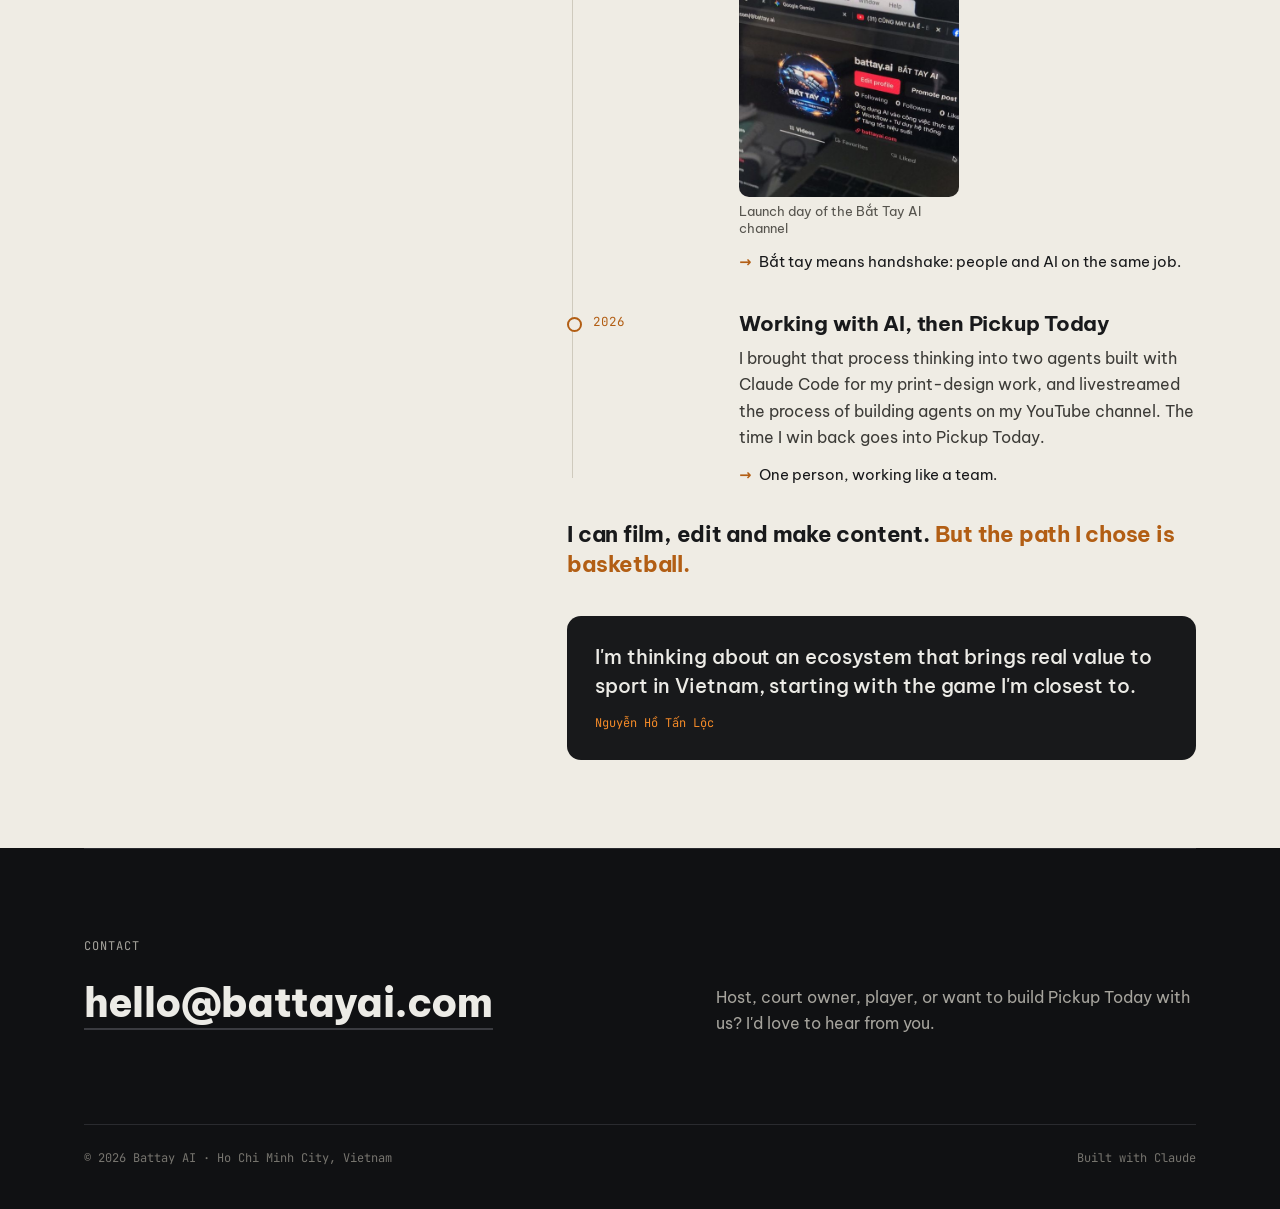
==== commit 5387a08f: "Hành trình gọn hơn: mốc AEC chỉ giữ ảnh dòng sản phẩm; ảnh đơn thu về khổ nhỏ Co-Authored-By: Claude" ====
--- a/founder/index.html
+++ b/founder/index.html
@@ -53,7 +53,7 @@
         <li class="step"><div class="when">Primary to middle school</div><div class="what">
           <h3>A size-5 ball</h3>
           <p>I started playing in early primary school, with a size-5 ball made for small hands, and kept playing all through middle school.</p>
-          <div class="media two"><figure><img src="../assets/hanh-trinh/cap-2.jpg" alt="Me in middle school" loading="lazy"><figcaption>Middle school, shot on an iPhone 5</figcaption></figure></div>
+          <div class="media solo"><figure><img src="../assets/hanh-trinh/cap-2.jpg" alt="Me in middle school" loading="lazy"><figcaption>Middle school, shot on an iPhone 5</figcaption></figure></div>
           <p class="brings">I understand players from the inside, because I am one.</p>
         </div></li>
         <li class="step"><div class="when">Around 2017</div><div class="what">
@@ -77,7 +77,7 @@
         <li class="step"><div class="when">University years</div><div class="what">
           <h3>My first print job</h3>
           <p>My first print job was for a bird’s-nest brand, including a product shoot I set up myself. It showed me how media, design and print connect, and taught me to value the other trades in the chain.</p>
-          <div class="media two"><figure><img src="../assets/hanh-trinh/yen-sao.jpg" alt="Product shoot for a bird’s-nest brand" loading="lazy"><figcaption>Product shoot for my first print job</figcaption></figure></div>
+          <div class="media solo"><figure><img src="../assets/hanh-trinh/yen-sao.jpg" alt="Product shoot for a bird’s-nest brand" loading="lazy"><figcaption>Product shoot for my first print job</figcaption></figure></div>
           <p class="brings">Seeing the whole chain, from image to printed product.</p>
         </div></li>
         <li class="step"><div class="when">2024</div><div class="what">
@@ -94,19 +94,18 @@
           <h3>Lead editor at AEC, teaching myself 3D</h3>
           <p>I was the lead editor at Au My Aquaculture Medicine (AEC), learned a lot and still keep good ties with former colleagues. There I taught myself Blender to build 3D product models; some 3D product visuals the company uses today were developed from models I built back then. I also built 3D medicine packaging to apply to a pharmaceutical company; I didn’t get that job.</p>
           <div class="media wide"><figure><img class="nat" src="../assets/hanh-trinh/aec-dong-san-pham.jpg" alt="AEC product line modelled in Blender" loading="lazy"><figcaption>AEC product line I modelled in Blender</figcaption></figure></div>
-          <div class="media two"><figure><img class="nat" src="../assets/hanh-trinh/aec-blender.jpg" alt="Materials and lighting in Blender" loading="lazy"><figcaption>Materials and lighting in Blender</figcaption></figure><figure><img class="nat" src="../assets/hanh-trinh/aec-liver-bio.jpg" alt="Product visual rendered from the 3D model" loading="lazy"><figcaption>Product visual rendered from the 3D model</figcaption></figure></div>
           <p class="brings">Adding 3D to my visual toolkit.</p>
         </div></li>
         <li class="step"><div class="when">Late 2025</div><div class="what">
           <h3>MSPORT, and the value of process</h3>
           <p>The portfolio of print jobs I put together got me into MSPORT, a car dashcam company. I joined to film and edit, but spent about 80% of my time on design and 20% on filming and editing. There I learned the value of process: checks, approvals, and doing every stage right.</p>
-          <div class="media two"><figure><img src="../assets/hanh-trinh/msport.jpg" alt="Editing desk at MSPORT" loading="lazy"><figcaption>My editing desk at MSPORT</figcaption></figure></div>
+          <div class="media solo"><figure><img src="../assets/hanh-trinh/msport.jpg" alt="Editing desk at MSPORT" loading="lazy"><figcaption>My editing desk at MSPORT</figcaption></figure></div>
           <p class="brings">Process thinking, the base of how I built the Trúc and Hà agents.</p>
         </div></li>
         <li class="step"><div class="when">Early 2026</div><div class="what">
           <h3>Battay AI begins</h3>
           <p>The idea for Battay AI came, and I started on it that same day: the “Bắt Tay AI” channel, about putting AI to work on real jobs.</p>
-          <div class="media two"><figure><img src="../assets/hanh-trinh/battay-ra-mat.jpg" alt="The Bắt Tay AI channel on launch day" loading="lazy"><figcaption>Launch day of the Bắt Tay AI channel</figcaption></figure></div>
+          <div class="media solo"><figure><img src="../assets/hanh-trinh/battay-ra-mat.jpg" alt="The Bắt Tay AI channel on launch day" loading="lazy"><figcaption>Launch day of the Bắt Tay AI channel</figcaption></figure></div>
           <p class="brings">Bắt tay means handshake: people and AI on the same job.</p>
         </div></li>
         <li class="step"><div class="when">2026</div><div class="what">
--- a/assets/site.css
+++ b/assets/site.css
@@ -336,3 +336,5 @@
 .media figure img.nat { aspect-ratio: auto; }
 .media figure img.top { object-position: 50% 0; }
 .media.two:has(img.nat) { align-items: start; }
+.media.solo { grid-template-columns: 220px; }
+@media (max-width: 600px) { .media.solo { grid-template-columns: 180px; } }
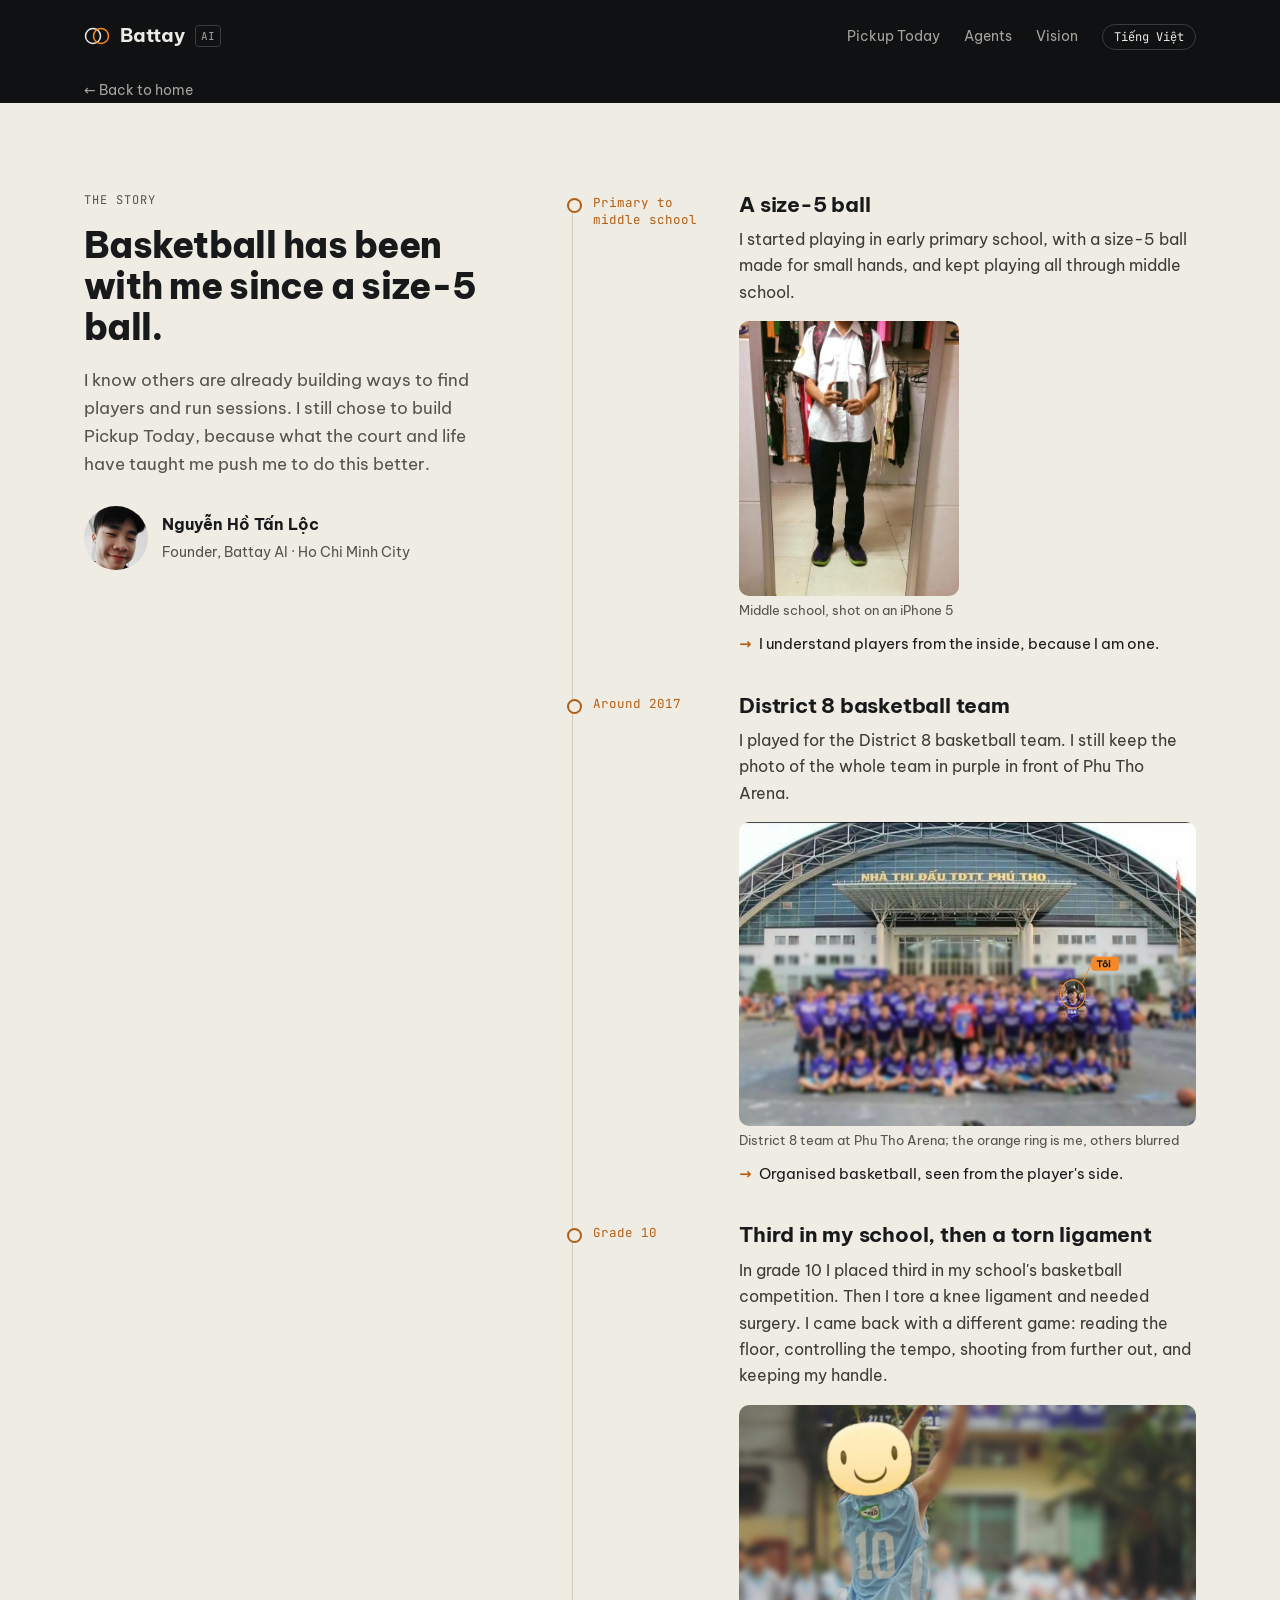
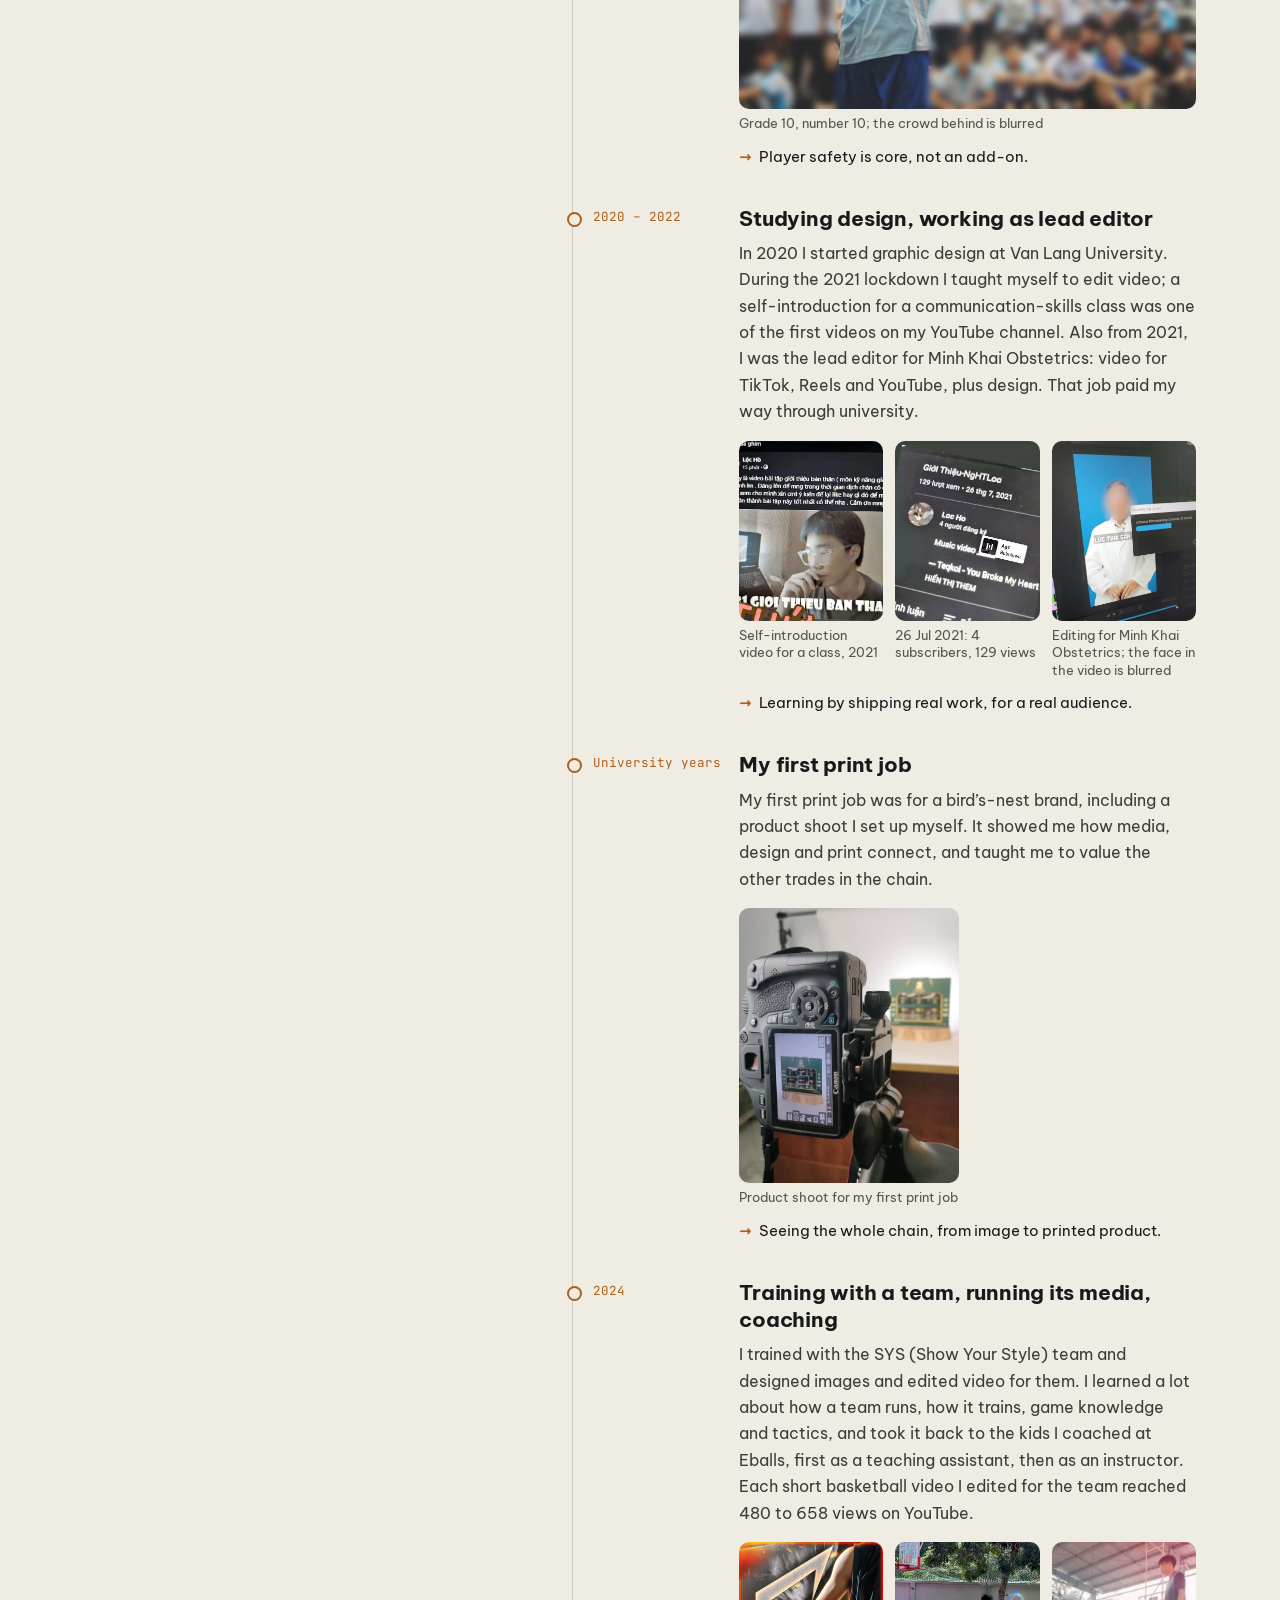
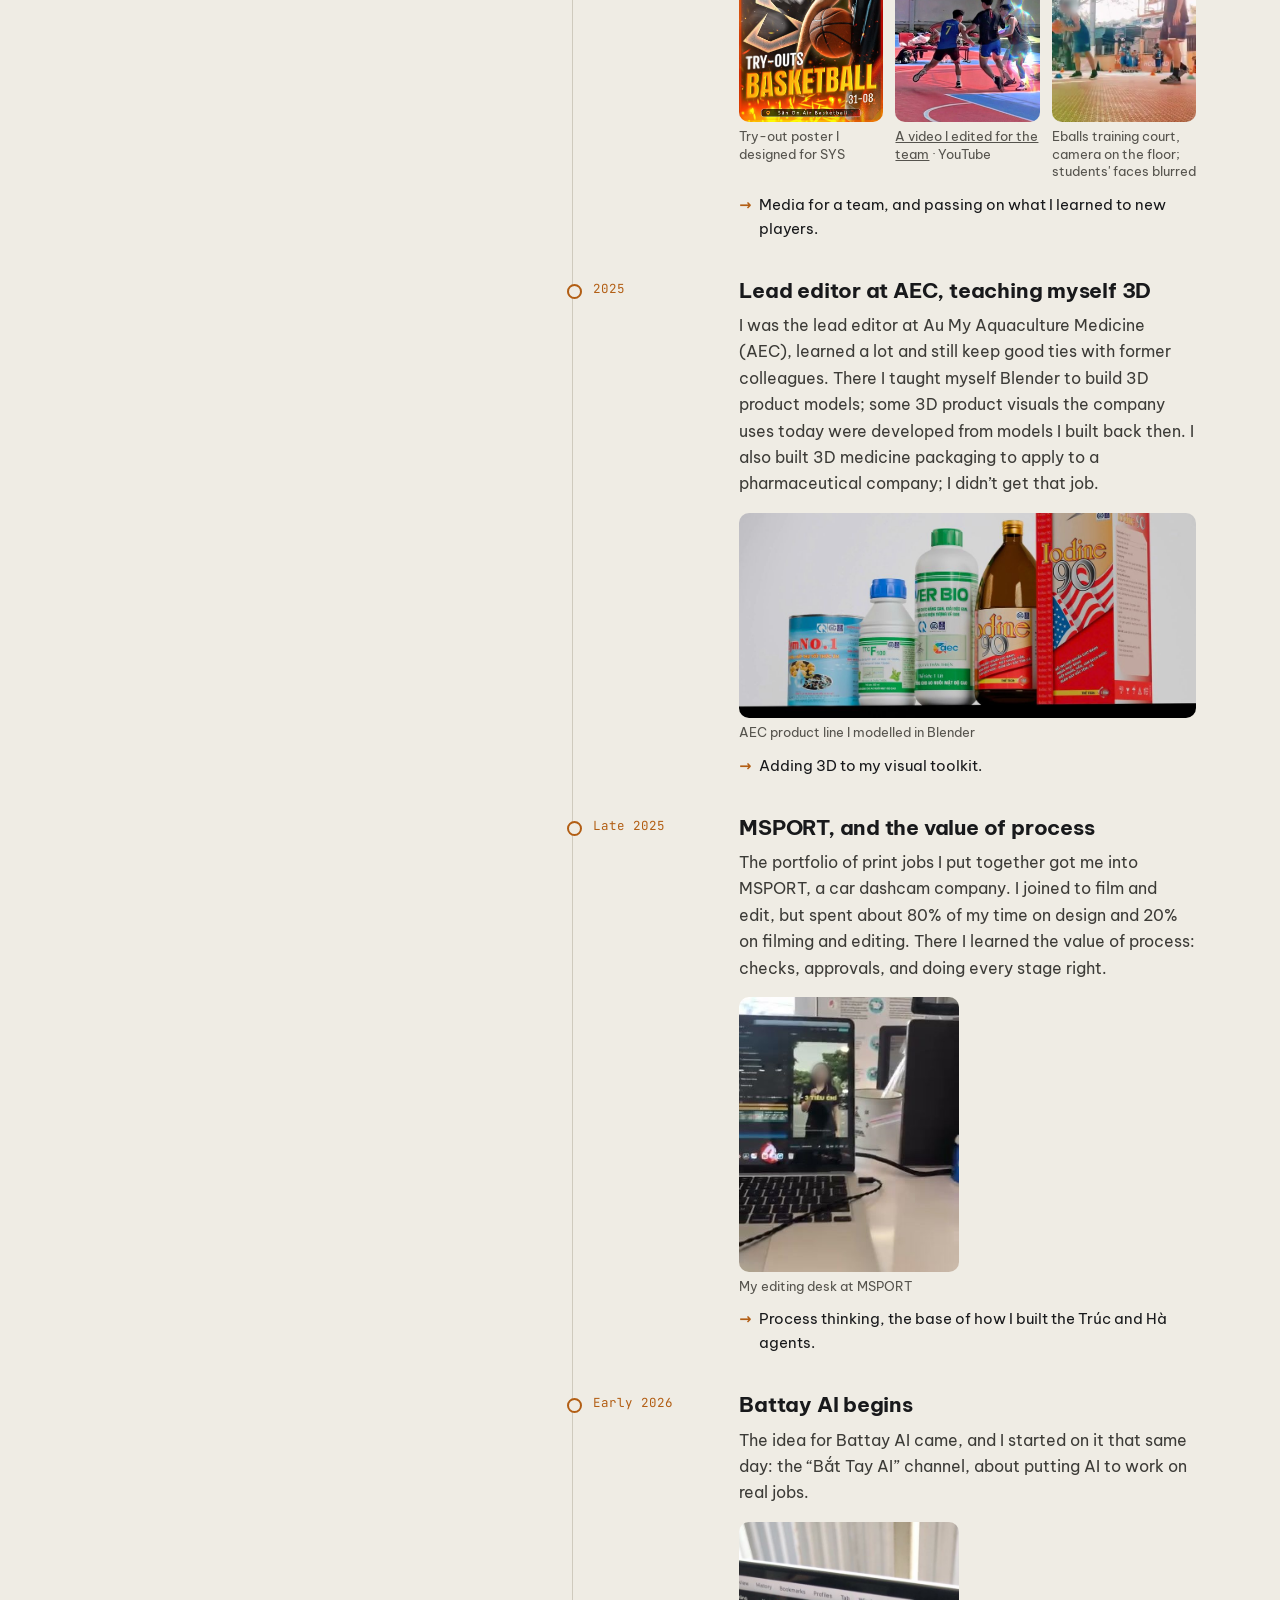
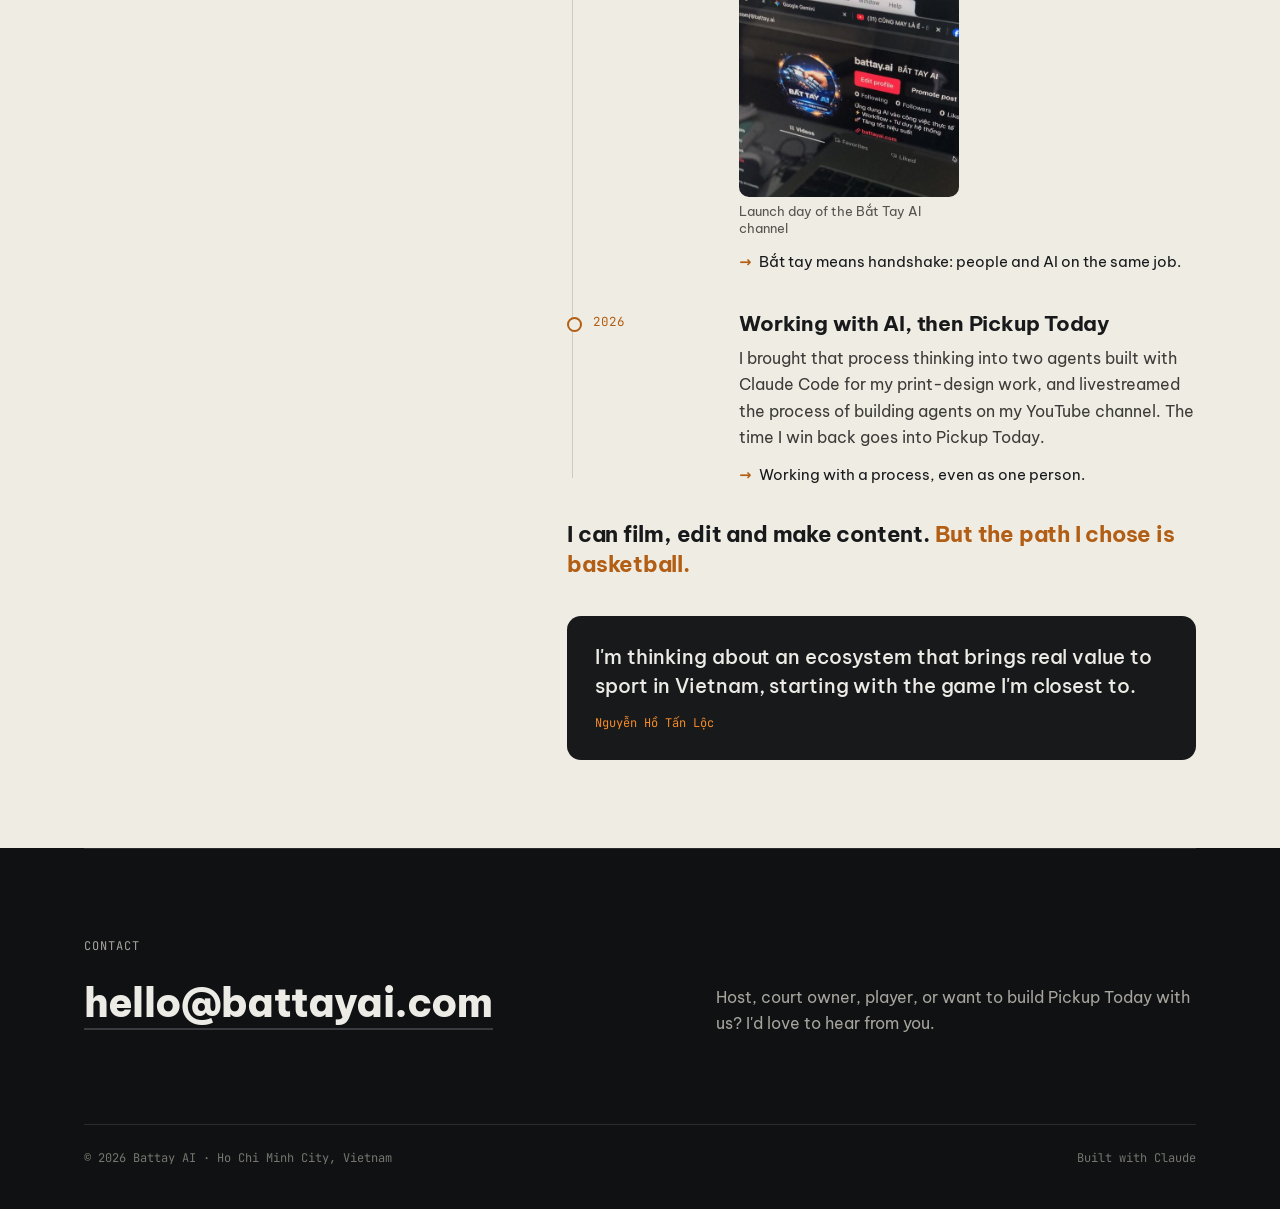
==== commit 221f7596: "Giọng khiêm tốn hơn: khối giới thiệu người sáng lập, tiêu đề mục làm việc cùng Claude, mốc cuối hành" ====
--- a/founder/index.html
+++ b/founder/index.html
@@ -111,7 +111,7 @@
         <li class="step"><div class="when">2026</div><div class="what">
           <h3>Working with AI, then Pickup Today</h3>
           <p>I brought that process thinking into two agents built with Claude Code for my print-design work, and livestreamed the process of building agents on my YouTube channel. The time I win back goes into Pickup Today.</p>
-          <p class="brings">One person, working like a team.</p>
+          <p class="brings">Working with a process, even as one person.</p>
         </div></li>
       </ol>
       <p class="creed">I can film, edit and make content. <span>But the path I chose is basketball.</span></p>
--- a/assets/site.css
+++ b/assets/site.css
@@ -338,3 +338,15 @@
 .media.two:has(img.nat) { align-items: start; }
 .media.solo { grid-template-columns: 220px; }
 @media (max-width: 600px) { .media.solo { grid-template-columns: 180px; } }
+
+/* Bắt Tay Review */
+.btr { display: grid; grid-template-columns: 1.1fr .9fr; gap: 28px; align-items: start; }
+.btr .media { margin-top: 0; }
+.btr .media figcaption { color: var(--muted); }
+.btr .media img { background: var(--bg-3); border: 1px solid var(--line); }
+.btr .card ul { list-style: none; margin-top: 4px; }
+.btr .card li { padding: 12px 0; border-top: 1px solid var(--line); display: grid; gap: 6px; }
+.btr .card li:first-child { border-top: 0; padding-top: 0; }
+.btr .card li span.d { color: var(--muted); font-size: 14.5px; }
+.btr .card a { color: var(--orange); }
+@media (max-width: 980px) { .btr { grid-template-columns: 1fr; } }
